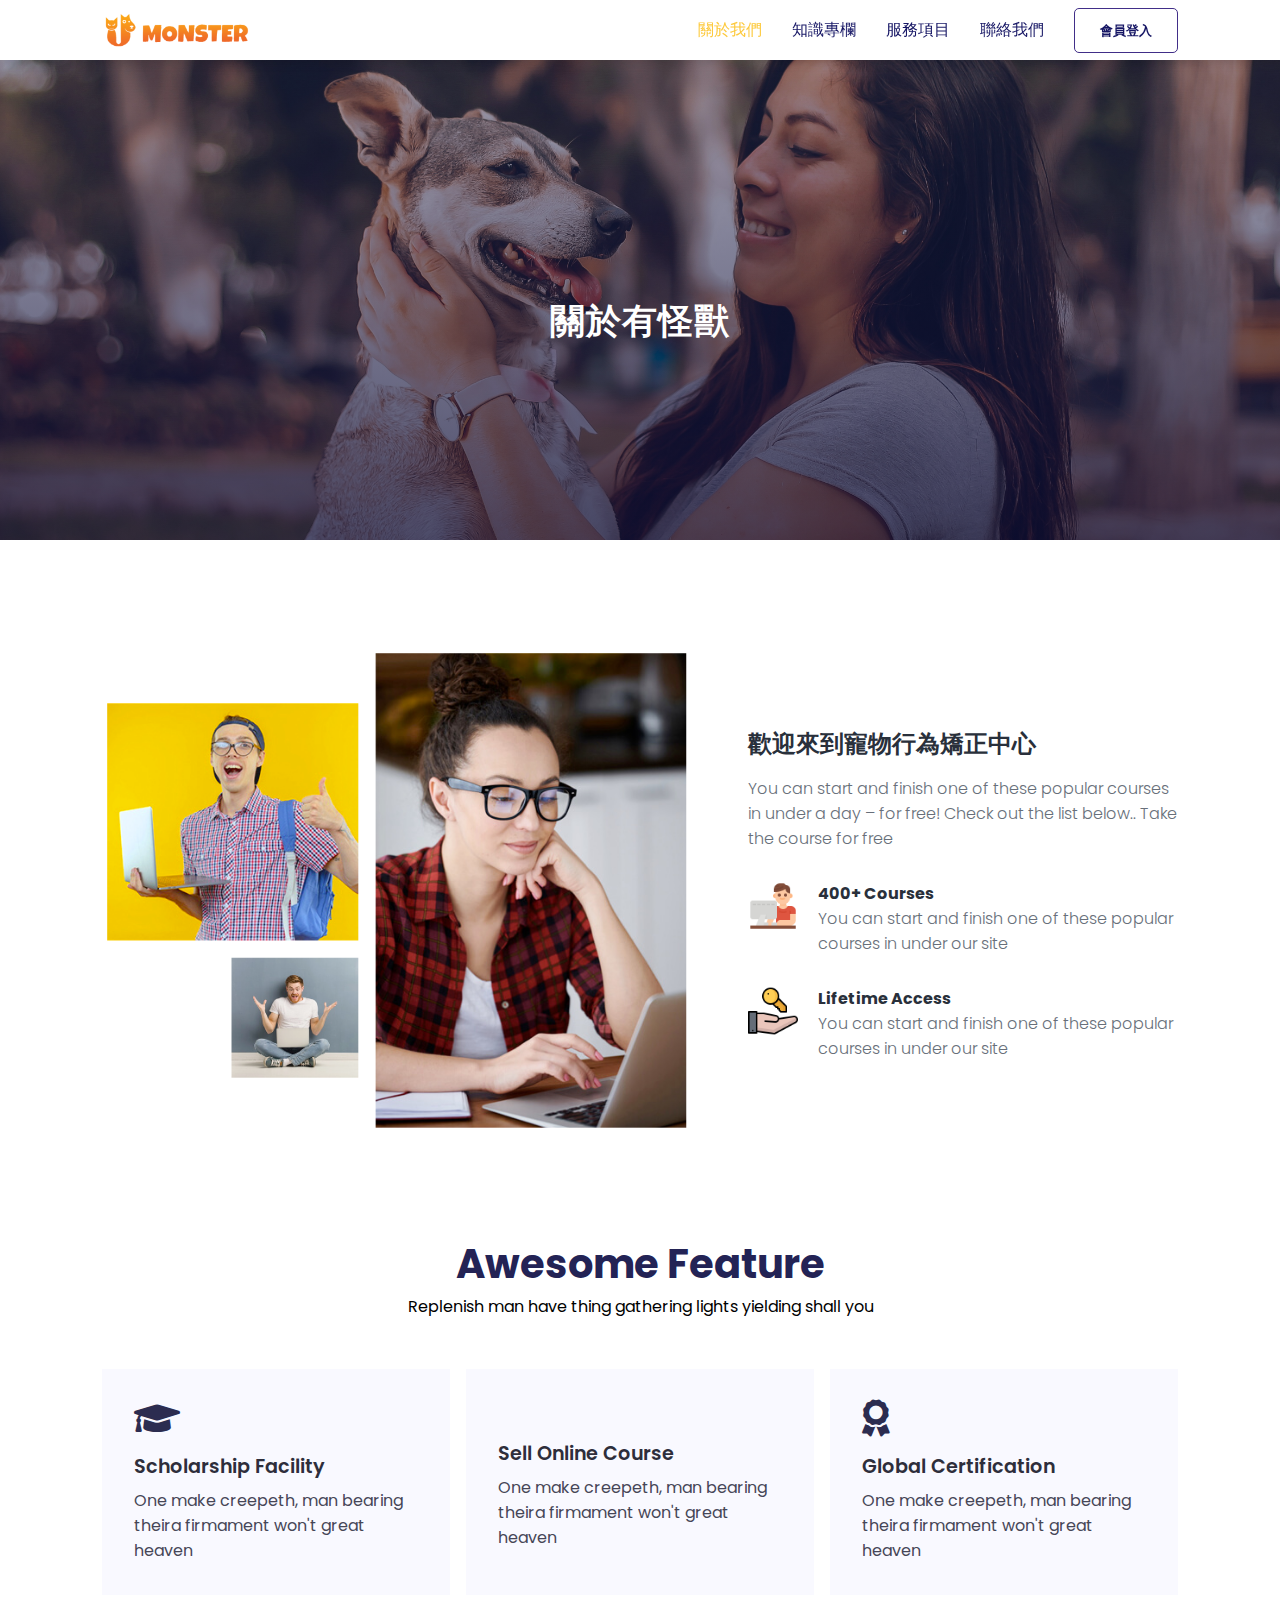
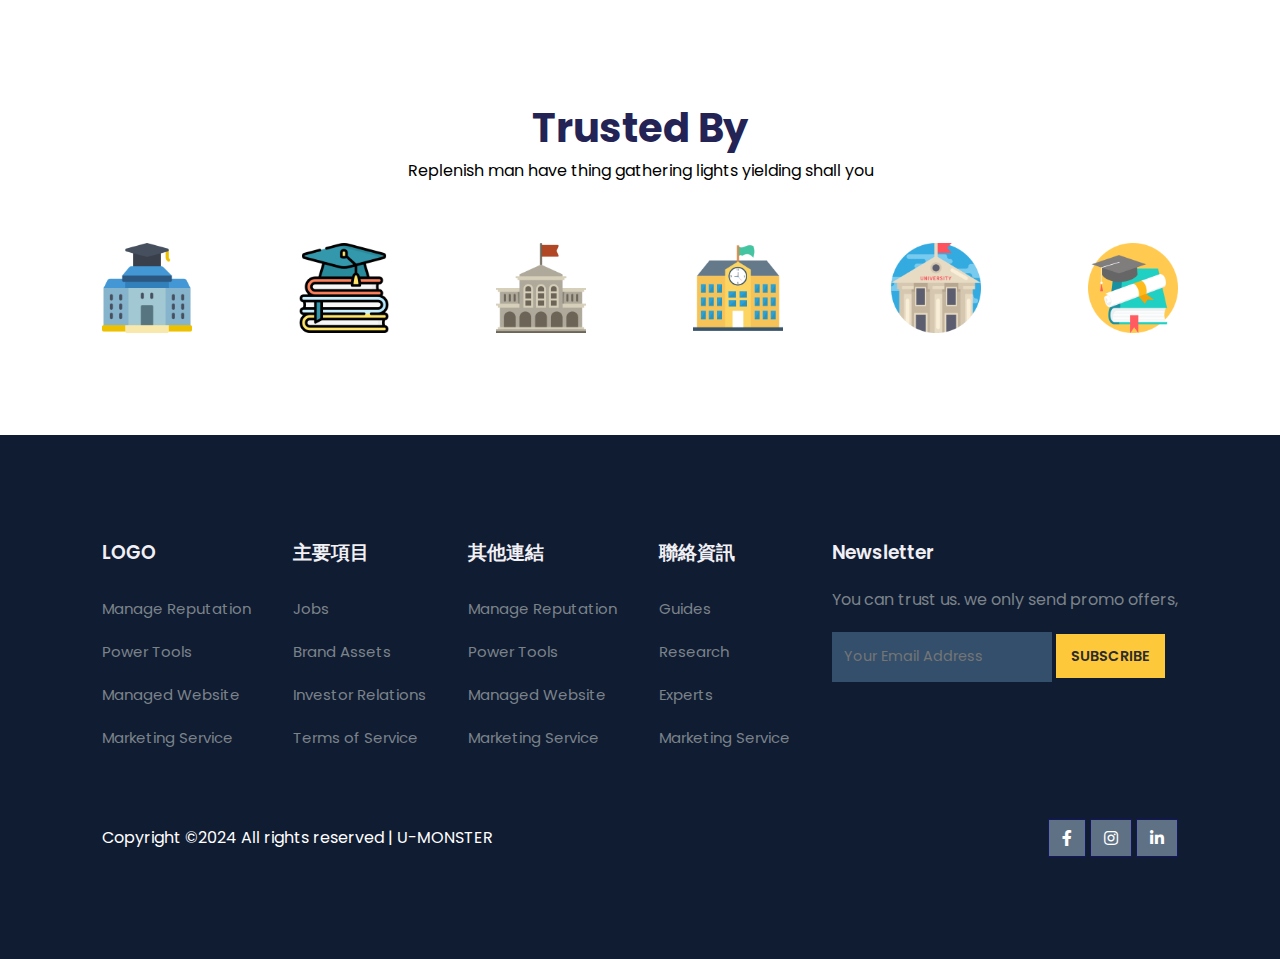
==== about.html @ ef21ac80 "version1" ====
<!DOCTYPE html>
<html lang="en">

<head>
    <meta charset="UTF-8">
    <meta http-equiv="X-UA-Compatible" content="IE=edge">
    <meta name="viewport" content="width=device-width, initial-scale=1.0">
    <title>Document</title>
    <link rel="stylesheet" href="https://pro.fontawesome.com/releases/v5.10.0/css/all.css" />

    <link rel="stylesheet" href="style.css">
    <script src="https://code.jquery.com/jquery-3.6.0.min.js" integrity="sha256-/xUj+3OJU5yExlq6GSYGSHk7tPXikynS7ogEvDej/m4=" crossorigin="anonymous"></script>
</head>

<body>

    <nav>
        <img onclick="window.location.href='index.html'" src="images/logo_d.png" alt="">
        <div class="navigation">
            <ul>
                <i id="menu-close" class="fas fa-times"></i>
                <li><a href="#" class="active">關於我們</a></li>
                <li><a href="blog.html">知識專欄</a></li>
                <li><a href="course.html">服務項目</a></li>
                <li><a href="contact.html">聯絡我們</a></li>
                <li><a class="blue" href="join.html">會員登入</a></li>
            </ul>
            <img id="menu-btn" src="images/menu.png" alt="">
        </div>
    </nav>

    <section id="about-home">
        <h2>關於有怪獸</h2>
    </section>

    <section id="about-container">
        <div class="about-img">
            <img src="images/a.png" alt="">
        </div>

        <div class="about-text">
            <h2>歡迎來到寵物行為矯正中心</h2>
            <p>You can start and finish one of these popular courses in under a day – for free! Check out the list below.. Take the course for free</p>

            <div class="about-fe">
                <img src="images/fe1.png" alt="">
                <div class="fe-text">
                    <h5>400+ Courses</h5>
                    <p>You can start and finish one of these popular courses in under our site</p>
                </div>
            </div>
            <div class="about-fe">
                <img src="images/fe2.png" alt="">
                <div class="fe-text">
                    <h5>Lifetime Access</h5>
                    <p>You can start and finish one of these popular courses in under our site</p>
                </div>
            </div>

        </div>
    </section>

    <section id="features">
        <h1>Awesome Feature</h1>
        <p>Replenish man have thing gathering lights yielding shall you</p>
        <div class="fea-base">
            <div class="fea-box">
                <i class="fas fa-graduation-cap"></i>
                <h3>Scholarship Facility</h3>
                <p>One make creepeth, man bearing theira firmament won't great heaven</p>
            </div>

            <div class="fea-box">
                <i class="fas fa-file-certificate"></i>
                <h3>Sell Online Course</h3>
                <p>One make creepeth, man bearing theira firmament won't great heaven</p>
            </div>

            <div class="fea-box">
                <i class="fas fa-award"></i>
                <h3>Global Certification</h3>
                <p>One make creepeth, man bearing theira firmament won't great heaven</p>
            </div>
        </div>
    </section>

    <section id="trust">
        <h1>Trusted By</h1>
        <p>Replenish man have thing gathering lights yielding shall you</p>
        <div class="trust-images">
            <img src="images/trust (1).png" alt="">
            <img src="images/trust (2).png" alt="">
            <img src="images/trust (3).png" alt="">
            <img src="images/trust (4).png" alt="">
            <img src="images/trust (5).png" alt="">
            <img src="images/trust (6).png" alt="">
        </div>
    </section>

    <footer>
        <div class="footer-col">
            <h3>LOGO</h3>
            <li>Manage Reputation</li>
            <li>Power Tools</li>
            <li>Managed Website</li>
            <li>Marketing Service</li>
        </div>
        <div class="footer-col">
            <h3>主要項目</h3>
            <li>Jobs</li>
            <li>Brand Assets</li>
            <li>Investor Relations</li>
            <li>Terms of Service</li>
        </div>
        <div class="footer-col">
            <h3>其他連結</h3>
            <li>Manage Reputation</li>
            <li>Power Tools</li>
            <li>Managed Website</li>
            <li>Marketing Service</li>
        </div>
        <div class="footer-col">
            <h3>聯絡資訊</h3>
            <li>Guides</li>
            <li>Research</li>
            <li>Experts</li>
            <li>Marketing Service</li>
        </div>
        <div class="footer-col">
            <h3>Newsletter</h3>
            <p>You can trust us. we only send promo offers,</p>
            <div class="subscribe">
                <input type="text" name="" placeholder="Your Email Address" id="">
                <a class="yellow" href="#">SUBSCRIBE</a>
            </div>
        </div>
        <div class="copyright">
            <p>Copyright ©2024 All rights reserved | U-MONSTER</p>
            <div class="pro-link">
                <i class="fab fa-facebook-f"></i>
                <i class="fab fa-instagram"></i>
                <i class="fab fa-linkedin-in"></i>
            </div>
        </div>
    </footer>

    <script>
        $("#menu-btn").click(function() {
            $("nav .navigation ul").addClass("active");
        });
        $("#menu-close").click(function() {
            $("nav .navigation ul").removeClass("active");
        });
    </script>

</body>

</html>
---- style.css ----
@import url('https://fonts.googleapis.com/css2?family=Poppins:wght@100;200;300;400;500;600;700;800;900&display=swap');
* {
    margin: 0;
    padding: 0;
    box-sizing: border-box;
    font-family: 'Poppins', sans-serif;
}

body {
    font-family: 'Poppins', sans-serif;
    /* background-image: url("images/back9.jpg");
    background-size: 100%;
    background-position: center;
    background-repeat: no-repeat; */
    /* width: 100%;
    height: 100vh; */
}

h1 {
    font-size: 2.5rem;
    font-weight: 700;
    color: rgb(35, 35, 85);
}

span {
    font-size: .9rem;
    color: #757373;
}

h6 {
    font-size: 1.1rem;
    color: rgb(24, 24, 49);
}

nav {
    position: fixed;
    width: 100%;
    display: flex;
    flex-direction: row;
    justify-content: space-between;
    align-items: center;
    padding: 1vw 8vw;
    background: #fff;
    box-shadow: 2px 2px 10px rgba(0, 0, 0, 0.15);
    z-index: 999;
}

nav img {
    width: 150px;
    cursor: pointer;
}

nav .navigation {
    display: flex;
}

nav .navigation ul {
    display: flex;
    justify-content: flex-end;
    align-items: center;
}

nav .navigation ul li {
    list-style: none;
    margin-left: 30px;
}

nav .navigation ul li a {
    text-decoration: none;
    color: rgb(21, 21, 100);
    font-size: 16px;
    font-weight: 500;
    transition: 0.3s ease;
}

nav .navigation ul li a:hover,
nav .navigation ul li a.active {
    color: #FDC93B;
}

nav .navigation ul li a.blue {
    font-size: 0.8rem;
    padding: 13px 25px;
    border-radius: 5px;
    outline: none;
    border: none;
    font-weight: 600;
    cursor: pointer;
    color: rgb(21, 21, 100);
    border: 1px solid #412e88;
    /* background: rgb(50, 50, 136); */
}

nav .navigation ul li a.blue:hover {
    box-shadow: 2px 2px 11px rgba(0, 0, 0, 0.1);
}

#menu-btn {
    width: 30px;
    height: 30px;
    display: none;
}

#menu-btn img {
    width: 100%;
    height: 100%;
    background-size: cover;
    background-position: center;
}

#menu-close {
    display: none;
}

#home {
    background-image: linear-gradient(rgba(9, 5, 54, 0.3), rgba(5, 4, 46, 0.7)), url("images/bg-2.jpg");
    background-repeat: no-repeat;
    background-size: cover;
    background-position: center;
    display: flex;
    flex-direction: column;
    justify-content: center;
    align-items: center;
    text-align: center;
    padding-top: 40px;
    width: 100%;
    height: 100vh;
}

#home h2 {
    color: #fff;
    font-size: 2.6rem;
    letter-spacing: 1px;
}

#home p {
    width: 50%;
    color: #fff;
    font-size: 0.9rem;
    line-height: 25px;
}

#home .btn {
    margin-top: 30px;
}

#home a {
    text-decoration: none;
    font-size: 0.9rem;
    padding: 13px 35px;
    background: #fff;
    border-radius: 5px;
    font-weight: 600;
    transition: 0.3s ease;
}

#home a.blue {
    text-decoration: none;
    font-size: 0.9rem;
    color: #fff;
    background: rgb(21, 21, 100);
}

#home a.blue:hover {
    background: #f7f3e9;
    color: rgb(21, 21, 100);
}

#home a.yellow {
    text-decoration: none;
    font-size: 0.9rem;
    color: #fff;
    background: #FDC93B;
}

#home a.yellow:hover {
    background: #f7f3e9;
    color: rgb(21, 21, 100);
}

#features {
    padding: 5vw 8vw 0 8vw;
    text-align: center;
}

#features .fea-base {
    display: grid;
    grid-template-columns: repeat(auto-fit, minmax(320px, 1fr));
    grid-gap: 1rem;
    margin-top: 50px;
}

#features .fea-box {
    background: #F9F9FF;
    padding: 2rem;
    text-align: start;
}

#features .fea-box i {
    font-size: 2.3rem;
    color: rgb(44, 44, 80);
}

#features .fea-box h3 {
    font-size: 1.2rem;
    font-weight: 600;
    color: rgb(46, 46, 59);
    padding: 13px 0 7px 0;
}

#features .fea-box p {
    font-size: 1rem;
    font-weight: 400;
    color: rgb(70, 70, 87);
}

#course {
    padding: 8vw 8vw 0 8vw;
    text-align: center;
}

#course .course-box {
    display: grid;
    grid-template-columns: repeat(auto-fit, minmax(320px, 1fr));
    grid-gap: 1rem;
    margin-top: 50px;
}

#course .course-box .courses {
    text-align: start;
    position: relative;
    background: #F9F9FF;
    height: 100%;
}

#course .course-box .courses img {
    width: 100%;
    height: 60%;
    background-size: cover;
    background-position: center;
}

#course .course-box .courses .details {
    padding: 15px 15px 0 15px;
}

#course .course-box .courses .details i {
    color: #FDC93B;
    font-size: .9rem;
}

#course .course-box .courses .cost {
    background-color: rgb(74, 74, 136);
    color: #fff;
    line-height: 70px;
    width: 70px;
    height: 70px;
    text-align: center;
    border-radius: 50%;
    position: absolute;
    bottom: 100px;
    right: 15px;
}


/* Registration */

#registration {
    margin-top: 8vw;
    padding: 6vw 8vw 6vw 8vw;
    background-image: linear-gradient(rgba(99, 112, 168, 0.5), rgba(81, 91, 233, 0.5)), url("images/signup.jpg");
    width: 100%;
    height: 100%;
    background-size: cover;
    background-position: center;
    display: flex;
    justify-content: space-between;
    align-items: center;
}

#registration .reminder {
    color: #fff;
}

#registration .reminder h1 {
    color: #fff;
}

#registration .reminder .time {
    display: flex;
    margin-top: 40px;
}

#registration .reminder .time .date {
    text-align: center;
    border-radius: 5px;
    border: 2px solid #fff;
    padding: 13px 33px;
    margin: 0 5px 10px 5px;
    background: rgba( 255, 255, 255, 0.25);
    box-shadow: 0 8px 32px 0 rgba( 31, 38, 135, 0.37);
    backdrop-filter: blur( 4px);
    -webkit-backdrop-filter: blur( 4px);
    border-radius: 10px;
    border: 1px solid rgba( 255, 255, 255, 0.18);
    font-size: 1.1rem;
    font-weight: 600;
}

#registration .form {
    background: #fff;
    border-radius: 8px;
    display: flex;
    flex-direction: column;
    padding: 40px;
    box-shadow: 0 8px 32px 0 rgba( 31, 38, 135, 0.37);
}

#registration .form input {
    margin: 15px 0;
    padding: 15px 10px;
    border: 1px solid rgb(84, 40, 241);
    outline: none;
}

#registration .form input::placeholder {
    color: #413c3c;
    font-size: 0.9rem;
    font-weight: 500;
}

#registration .btn {
    margin-top: 20px;
}

#registration a {
    text-decoration: none;
    font-size: 0.9rem;
    padding: 13px 35px;
    background: #fff;
    border-radius: 5px;
    font-weight: 600;
    transition: 0.3s ease;
}

#registration a.yellow {
    text-decoration: none;
    font-size: 0.9rem;
    color: #fff;
    background: #FDC93B;
}

#registration a.yellow:hover {
    background: #e4e0d6;
    color: rgb(21, 21, 100);
}

#experts {
    padding: 8vw 8vw 0 8vw;
    text-align: center;
}

#experts .expert-box {
    display: grid;
    grid-template-columns: repeat(auto-fit, minmax(250px, 1fr));
    grid-gap: 1rem;
    margin-top: 50px;
}

#experts .expert-box .profile {
    background: #fafaf1;
    padding: 30px 10px;
}

.pro-link {
    margin-top: 10px;
}

.pro-link i {
    padding: 10px 13px;
    border: 1px solid rgb(21, 21, 100);
    cursor: pointer;
    transition: 0.3s ease;
}

.pro-link i:hover {
    background: rgb(21, 21, 100);
    color: #fff;
    border: 1px solid rgb(21, 21, 100);
    cursor: pointer;
}

footer {
    margin-top: 8vw;
    padding: 8vw;
    /* background-color: #002347; */
    background-color: #101C32;
    /* display: grid;
    grid-template-columns: repeat(auto-fit, minmax(270px, 1fr));
    grid-gap: 1rem; */
    display: flex;
    justify-content: space-between;
    align-items: flex-start;
    flex-wrap: wrap;
}

footer .footer-col {
    padding-bottom: 40px;
}

footer h3 {
    color: rgb(241, 240, 245);
    font-weight: 600;
    padding-bottom: 20px;
}

footer li {
    list-style: none;
    color: #7b838a;
    padding: 10px 0;
    font-size: 15px;
    cursor: pointer;
    transition: 0.3s ease;
}

footer li:hover {
    color: rgb(241, 240, 245);
}

footer p {
    color: #7b838a;
}

footer .subscribe {
    margin-top: 20px;
}

footer input {
    width: 220px;
    padding: 15px 12px;
    background: #334F6C;
    border: none;
    outline: none;
    color: #fff;
}

footer input::placeholder {
    font-size: 0.9rem;
}

footer .subscribe a {
    text-decoration: none;
    font-size: 0.9rem;
    padding: 12px 15px;
    background: #fff;
    font-weight: 600;
    transition: 0.3s ease;
}

footer .subscribe a.yellow {
    text-decoration: none;
    font-size: 0.9rem;
    color: #2c2c2c;
    background: #FDC93B;
}

footer .subscribe a.yellow:hover {
    background: #f7f3e9;
    color: rgb(21, 21, 100);
}

footer .copyright {
    margin-top: 20px;
    display: flex;
    justify-content: space-between;
    align-items: center;
    width: 100%;
    flex-wrap: wrap;
}

footer .copyright p {
    color: #fff;
}

footer .pro-link {
    margin-top: 0;
}

footer .pro-link i {
    background: #5f7185;
    color: #fff;
}

footer .pro-link i:hover {
    background: #FDC93B;
    color: #2c2c2c;
}


/* About Section */

#about-home {
    background-image: linear-gradient(rgba(9, 5, 54, 0.3), rgba(5, 4, 46, 0.7)), url("images/a_1.jpg");
    background-repeat: no-repeat;
    background-size: cover;
    background-position: center;
    display: flex;
    justify-content: center;
    align-items: center;
    text-align: center;
    width: 100%;
    height: 60vh;
    padding-top: 100px;
}

#about-home h2 {
    color: #fff;
    font-size: 2.2rem;
    letter-spacing: 1px;
}

#about-container {
    display: flex;
    align-items: center;
    padding: 8vw 8vw 2vw 8vw;
}

#about-container .about-img {
    width: 60%;
    padding-right: 60px;
}

#about-container .about-img img {
    width: 100%;
}

#about-container .about-text {
    width: 40%;
}

#about-container .about-text h2 {
    color: #29303B;
    padding-bottom: 15px;
}

#about-container .about-text p {
    color: #686F7A;
    font-weight: 300;
}

#about-container .about-text .about-fe {
    display: flex;
    justify-content: space-between;
    align-items: flex-start;
    margin-top: 30px;
}

#about-container .about-text .about-fe img {
    width: 50px;
    background-size: cover;
    background-position: center;
    margin-right: 20px;
}

#about-container .about-text .about-fe .fe-text {
    width: 90%;
}

#about-container .about-text .about-fe .fe-text h5 {
    font-size: 16px;
    color: #29303B;
}

#trust {
    text-align: center;
    padding: 8vw 8vw 0 8vw;
}

#trust .trust-images {
    display: flex;
    flex-direction: row;
    justify-content: space-between;
    align-items: center;
    margin-top: 60px;
}

#trust .trust-images img {
    width: 90px;
    height: auto;
}


/* Blog Section */

#blog-container {
    display: flex;
    align-items: flex-start;
    justify-content: space-between;
    padding: 8vw;
}

#blog-container .blogs {
    width: 60%;
}

#blog-container .blogs .post {
    padding-bottom: 60px;
}

#blog-container .blogs .post img {
    width: 100%;
    border-radius: 19px;
}

#blog-container .blogs .post h3 {
    padding: 15px 0 10px 0;
    color: #29303B;
}

#blog-container .blogs .post p {
    color: #757373;
    padding-bottom: 20px;
    text-align: justify;
}

#blog-container .blogs .post a {
    text-decoration: none;
    font-size: 0.9rem;
    padding: 13px 35px;
    background: #fff;
    border-radius: 5px;
    font-weight: 600;
    transition: 0.3s ease;
}

#blog-container .blogs .post a.blue {
    text-decoration: none;
    font-size: 0.9rem;
    color: #fff;
    background: rgb(21, 21, 100);
}

#blog-container .cate {
    width: 30%;
}

#blog-container .cate h2 {
    padding-bottom: 7px;
}

#blog-container .cate a {
    text-decoration: none;
    color: #757373;
}

#blog-container .cate p {
    padding: 10px 0;
    font-weight: 500;
}


/* Post Section */

#blog-container .postpage {
    width: 60%;
    margin: 0 auto;
}

#blog-container .postpage img {
    width: 100%;
    height: 70vh;
    object-fit: cover;
}

#blog-container .postpage p {
    padding-bottom: 60px !important;
    text-align: justify;
}


/* Course Inner */

#course-inner {
    display: flex;
    justify-content: space-between;
    align-items: flex-start;
    padding: 8vw;
}

#course-inner .overview {
    width: 70%;
}

#course-inner .overview .course-img {
    width: 100%;
    height: 65vh;
    object-fit: cover;
    border-radius: 12px;
    margin-bottom: 20px;
}

#course-inner h3 {
    padding: 35px 0 25px 0;
    color: #29303B;
}

#course-inner p {
    color: #64626e;
}

#course-inner hr {
    height: 1px;
    background: rgba(236, 226, 229, 0.5);
    margin-top: 40px;
}

#course-inner .overview .course-head {
    display: flex;
    align-items: flex-start;
    justify-content: space-between;
}

#course-inner .overview .course-head .c-name {
    width: 70%;
}

#course-inner .overview .course-head h2 {
    color: #29303B;
}

#course-inner .overview .course-head .star {
    margin: 6px 0;
}

#course-inner .overview .course-head i {
    color: #FDC93B;
    font-size: .9rem;
}

#course-inner .overview .course-head p {
    font-size: 15px;
}

#course-inner .overview .course-head span {
    padding: 16px 22px 13px;
    border-radius: 5px;
    font-size: 24px;
    font-weight: 700;
    color: #5838fc;
    background: rgba(88, 56, 252, 0.1);
}

#course-inner .learn p {
    font-size: 15px;
    padding-bottom: 15px;
}

#course-inner .learn p i {
    color: #654ce4;
    font-weight: 700;
    margin-right: 20px;
}

#course-inner .tutor {
    display: flex;
    /* margin: 25px 0; */
}

#course-inner .tutor img {
    width: 70px;
    height: 70px;
    border-radius: 50%;
    margin-right: 20px;
}

#course-inner .tutor h5 {
    font-size: 16px;
}

#course-inner .tutor p {
    font-size: 15px;
}

#course-inner .enroll {
    width: 300px;
    padding: 0px 30px 30px 30px;
    border-radius: 11px;
    box-shadow: 0px 20px 40px 0px rgb(11 2 55 / 8%);
}

#course-inner .enroll h3 {
    padding-bottom: 10px;
}

#course-inner .enroll p {
    font-size: 15px;
    color: #64626e;
    margin: 15px 0;
}

#course-inner .enroll p i {
    color: #654ce4;
    font-weight: 500;
    width: 16px;
    height: 16px;
    line-height: 16px;
    margin-right: 18px;
    text-align: center;
}

#course-inner .enroll-btn {
    padding: 25px 0 20px 0;
    margin: auto;
    text-align: center;
}

#course-inner .enroll-btn a.blue {
    text-decoration: none;
    width: 300px;
    font-size: 0.8rem;
    padding: 13px 45px;
    border-radius: 5px;
    font-weight: 600;
    /* color: rgb(21, 21, 100); */
    color: #fff;
    border: 1px solid #412e88;
    background: rgb(50, 50, 136);
}


/* Contact */

#contact {
    display: flex;
    align-items: flex-start;
    justify-content: space-between;
    padding: 8vw;
}

#contact .getin {
    width: 350px;
}

#contact .getin h2 {
    font-size: 30px;
    color: #2c234d;
    font-weight: 800;
    line-height: .8;
    margin-bottom: 16px;
}

#contact .getin p {
    color: #686875;
    line-height: 24px;
    border-bottom: 1px solid #e5e4ed;
    margin-bottom: 33px;
    padding-bottom: 25px;
}

#contact .getin .getin-details h3 {
    font-size: 16px;
    line-height: 26px;
    font-weight: 600;
    margin-bottom: 15px;
    color: #2c234d;
}

#contact .getin .getin-details div {
    display: flex;
}

#contact .getin .getin-details .get {
    font-size: 16px;
    line-height: 22px;
    color: #5838fc;
    margin-right: 20px;
}

#contact .getin .getin-details div p {
    font-size: 14px;
    border-bottom: none;
    line-height: 22px;
    margin-bottom: 15px;
}

#contact .getin .getin-details .pro-link i {
    margin-right: 8px;
}

#contact .form {
    width: 60%;
    background: #f7f6fa;
    padding: 40px;
    border-radius: 10px;
}

#contact .form h4 {
    font-size: 24px;
    color: #2c234d;
    line-height: 30px;
    margin-bottom: 8px;
}

#contact .form p {
    color: #686875;
    line-height: 24px;
    padding-bottom: 25px;
}

#contact .form .form-row {
    width: 100%;
    display: flex;
    justify-content: space-between;
}

#contact .form .form-row input {
    width: 48%;
    font-size: 14px;
    font-weight: 400;
    border-radius: 3px;
    border: none;
    background: #fff;
    color: #7e7c87;
    outline: none;
    border: 1px solid transparent;
    padding: 20px 30px;
    margin-bottom: 20px;
}

#contact .form .form-col input,
#contact .form .form-col textarea {
    width: 100%;
    font-size: 14px;
    font-weight: 400;
    border-radius: 3px;
    border: none;
    background: #fff;
    color: #7e7c87;
    outline: none;
    border: 1px solid transparent;
    padding: 20px 30px;
    margin-bottom: 20px;
}

#contact .form button {
    font-size: 0.9rem;
    padding: 13px 25px;
    background: #fff;
    border-radius: 5px;
    outline: none;
    border: none;
    font-weight: 600;
    cursor: pointer;
    color: #fff;
    background: rgb(21, 21, 100);
}

#map {
    width: 100%;
    height: 70vh;
}

#map iframe {
    width: 100%;
    height: 100%;
}

@media (max-width:769px) {
    nav {
        padding: 15px 20px;
    }
    nav img {
        width: 130px;
    }
    nav .navigation ul {
        width: 230px;
        height: 100vh;
        position: absolute;
        top: 0;
        right: -230px;
        display: flex;
        flex-direction: column;
        justify-content: flex-start;
        align-items: flex-start;
        background: rgba( 17, 20, 104, 0.45);
        backdrop-filter: blur( 4.5px);
        -webkit-backdrop-filter: blur( 4.5px);
        border: 1px solid rgba( 255, 255, 255, 0.18);
        z-index: 99999;
        transition: 0.3s ease-in-out;
    }
    nav .navigation ul.active {
        right: 0px;
    }
    #menu-close {
        display: initial;
        font-size: 1.6rem;
        padding: 30px 0px 20px 20px;
        color: #fff;
    }
    nav .navigation ul li {
        padding: 20px 0px 20px 40px;
        margin-left: 0;
    }
    nav .navigation ul li a {
        color: #fff;
    }
    nav .navigation ul li a.blue {
        color: #fff;
        border: 1px solid #fff;
    }
    #menu-btn {
        display: initial;
    }
    #home {
        padding-top: 0px;
        width: 100%;
        height: 100vh;
    }
    #home h2 {
        font-size: 2.1rem;
        line-height: 45px;
    }
    #home p {
        width: 90%;
        color: #fff;
        font-size: 0.9rem;
        line-height: 25px;
    }
    #features {
        padding: 8vw 4vw 0 4vw;
    }
    #course {
        padding: 8vw 4vw 0 4vw;
    }
    #registration {
        margin-top: 8vw;
        padding: 6vw 4vw;
    }
    #registration .reminder .time {
        display: flex;
        flex-wrap: wrap;
    }
    footer .pro-link {
        margin-top: 15px;
    }
    /* About Section */
    #about-container {
        padding: 8vw 4vw 2vw 4vw;
    }
    #about-container .about-img {
        padding-right: 30px;
    }
    #trust .trust-images img {
        width: 50px;
        height: auto;
    }
    /* Blog Section */
    #blog-container {
        padding: 8vw 4vw;
    }
    /* Post Section */
    #blog-container .postpage {
        width: 100%;
        margin-top: 30px;
    }
    #blog-container .postpage img {
        width: 100%;
        height: 50vh;
        object-fit: cover;
    }
    /* Course Inner */
    #course-inner {
        padding: 8vw 4vw;
        flex-direction: column;
    }
    #course-inner .overview {
        width: 100%;
        padding-bottom: 30px;
    }
    #course-inner .overview .course-img {
        width: 100%;
        height: 100%;
    }
    /* Contact */
    #contact {
        padding: 8vw 4vw;
    }
    #contact .getin {
        width: 250px;
    }
}

@media (max-width: 475px) {
    h1 {
        font-size: 2rem;
    }
    #registration {
        margin-top: 8vw;
        padding: 6vw 4vw 6vw 4vw;
        display: flex;
        flex-direction: column;
        justify-content: center;
        align-items: center;
        text-align: center;
    }
    #registration .reminder .time {
        margin-top: 20px;
        justify-content: center;
        align-items: center;
    }
    #registration .form {
        margin-top: 20px;
        width: 100%;
    }
    footer input {
        width: 100%;
        margin-bottom: 15px;
    }
    /* About Section */
    #about-container {
        flex-direction: column-reverse;
    }
    #about-container .about-img {
        width: 100%;
        padding-right: 0px;
    }
    #about-container .about-text {
        width: 100%;
        padding-bottom: 20px;
    }
    #trust {
        text-align: center;
        padding: 8vw 4vw 0 4vw;
    }
    #trust .trust-images {
        display: flex;
        flex-direction: row;
        justify-content: center;
        align-items: center;
        flex-wrap: wrap;
        margin-top: 40px;
    }
    #trust .trust-images img {
        width: 60px;
        margin: 10px 15px;
        height: auto;
    }
    /* Blog Section */
    #blog-container {
        flex-direction: column;
    }
    #blog-container .blogs {
        width: 100%;
    }
    #blog-container .cate {
        width: 100%;
    }
    #blog-container .postpage {
        width: 100%;
        margin-top: 70px;
    }
    /* Course_inner */
    #course-inner .overview .course-head h2 {
        font-size: 22px;
    }
    #course-inner .overview .course-head span {
        font-size: 22px;
    }
    #course-inner .enroll {
        width: 100%;
    }
    /* contact */
    #contact {
        flex-direction: column;
        justify-content: center;
    }
    #contact .form {
        width: 100%;
        padding: 30px 20px;
    }
    #contact .form .form-row {
        flex-direction: column-reverse;
        justify-content: flex-start;
    }
    #contact .form .form-row input {
        width: 100%;
    }
    #contact .getin {
        width: 100%;
        margin-bottom: 60px;
    }
}
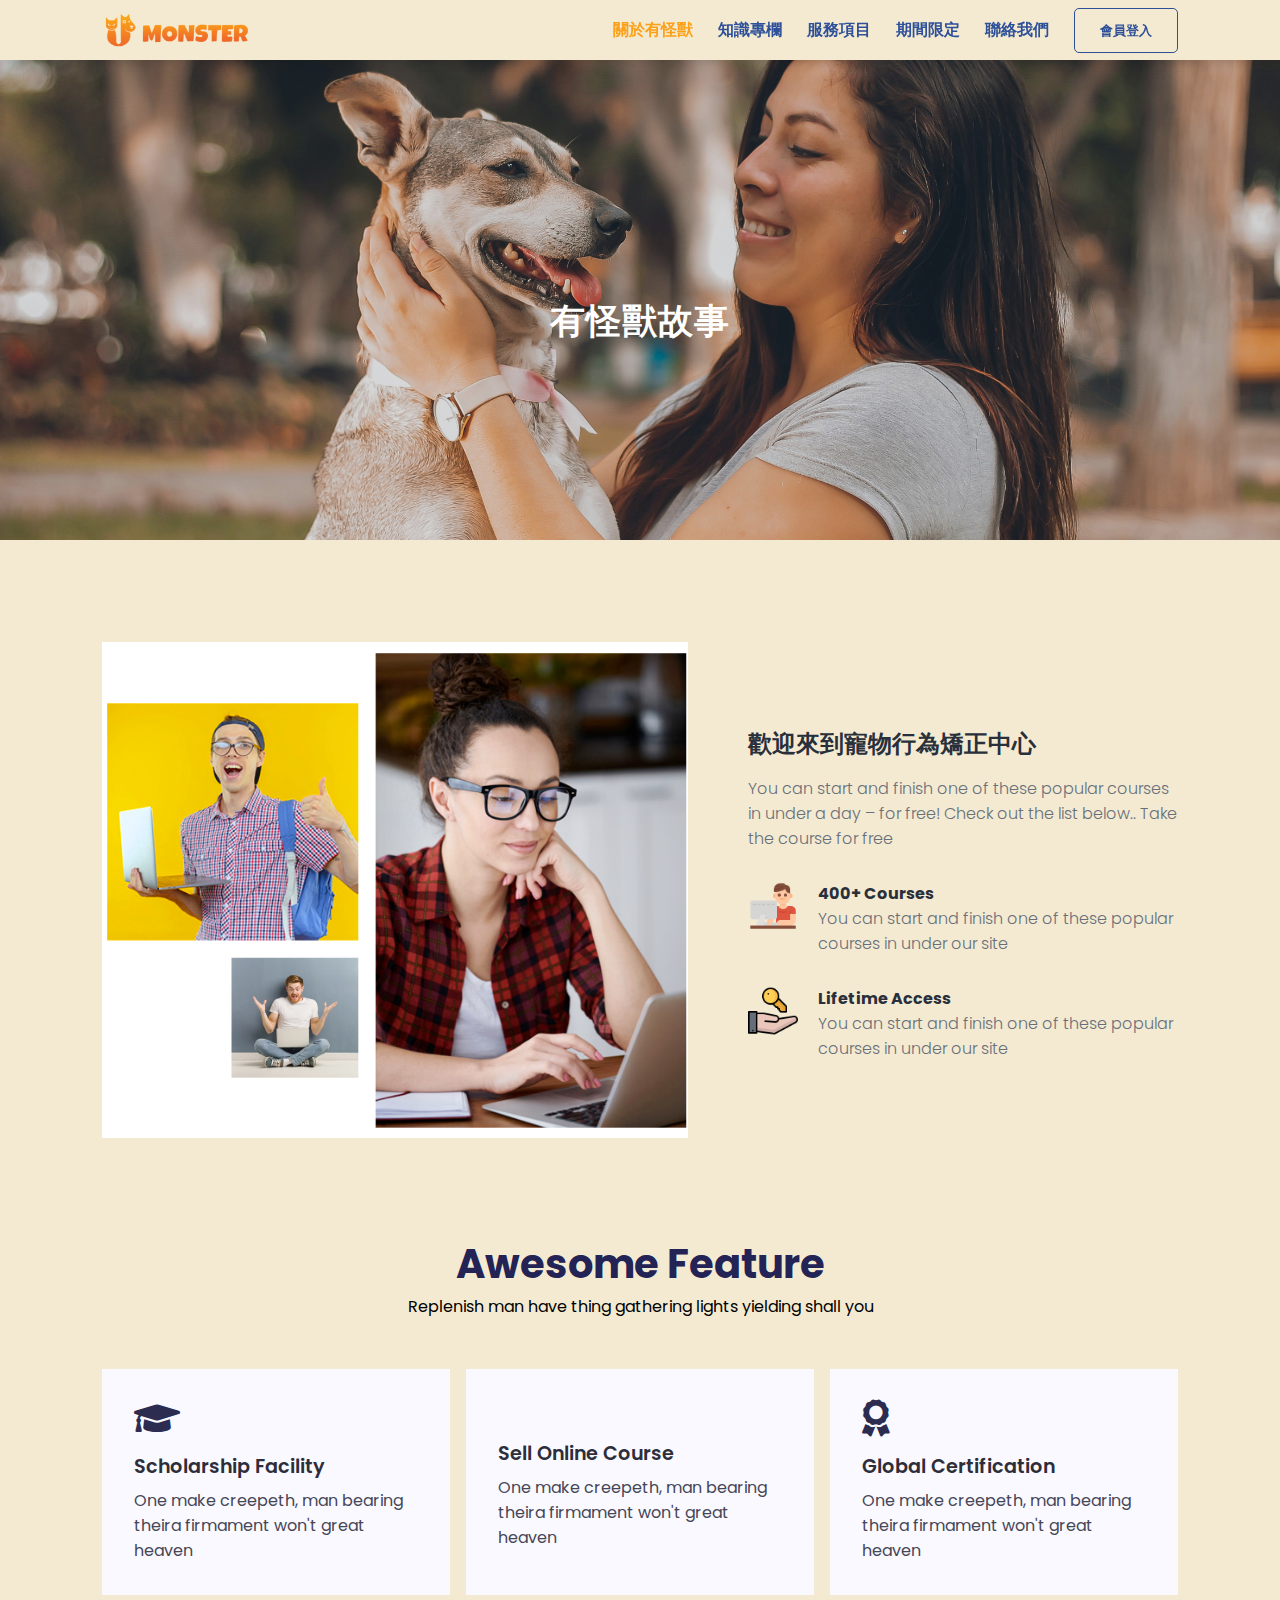
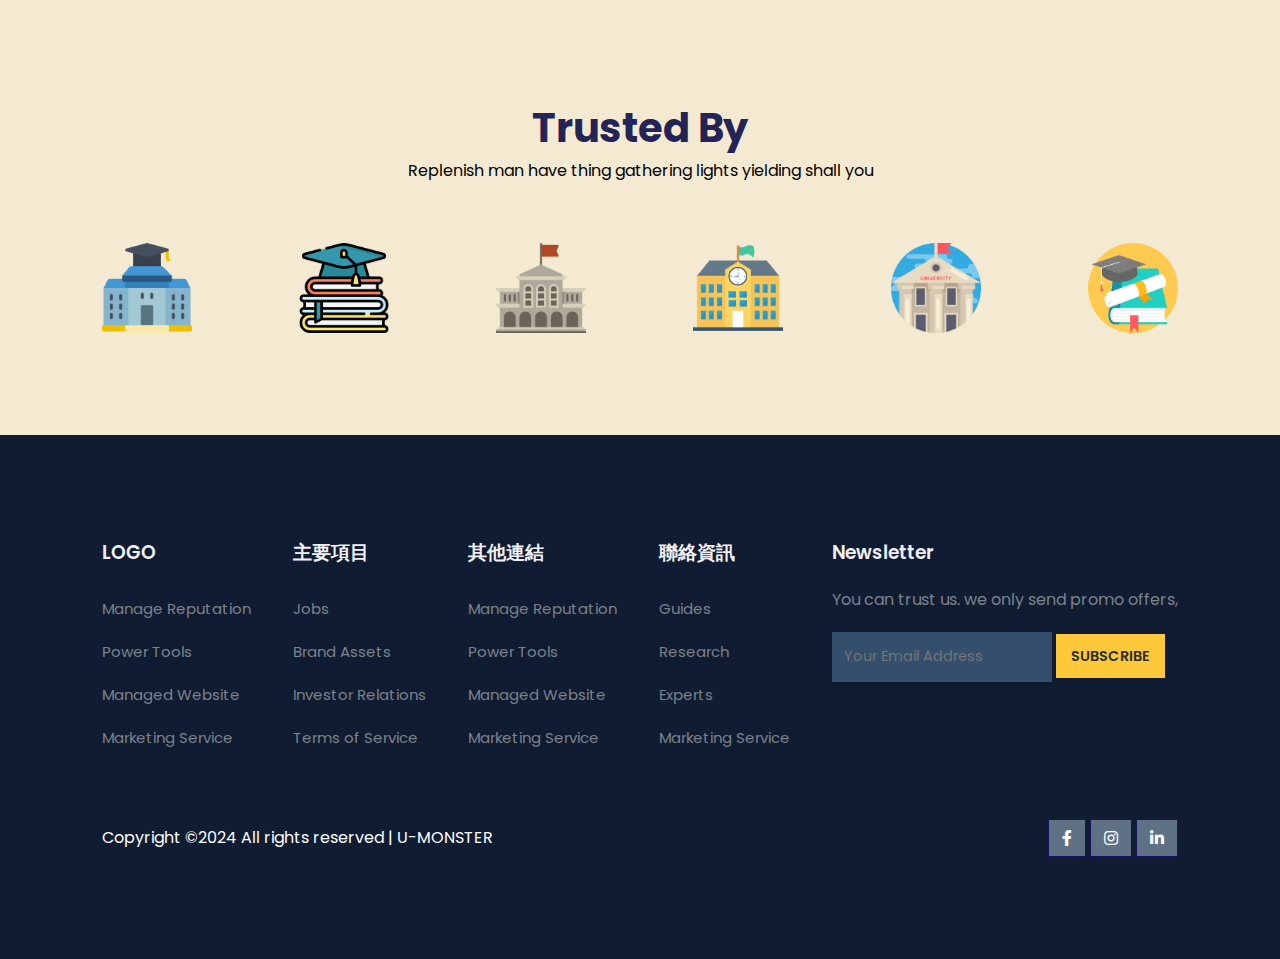
==== commit b3478bb2: "version1" ====
--- a/about.html
+++ b/about.html
@@ -1,158 +1,154 @@
 <!DOCTYPE html>
 <html lang="en">
-
-<head>
-    <meta charset="UTF-8">
-    <meta http-equiv="X-UA-Compatible" content="IE=edge">
-    <meta name="viewport" content="width=device-width, initial-scale=1.0">
+  <head>
+    <meta charset="UTF-8" />
+    <meta http-equiv="X-UA-Compatible" content="IE=edge" />
+    <meta name="viewport" content="width=device-width, initial-scale=1.0" />
     <title>Document</title>
     <link rel="stylesheet" href="https://pro.fontawesome.com/releases/v5.10.0/css/all.css" />
 
-    <link rel="stylesheet" href="style.css">
+    <link rel="stylesheet" href="style.css" />
     <script src="https://code.jquery.com/jquery-3.6.0.min.js" integrity="sha256-/xUj+3OJU5yExlq6GSYGSHk7tPXikynS7ogEvDej/m4=" crossorigin="anonymous"></script>
-</head>
+  </head>
 
-<body>
-
+  <body>
     <nav>
-        <img onclick="window.location.href='index.html'" src="images/logo_d.png" alt="">
-        <div class="navigation">
-            <ul>
-                <i id="menu-close" class="fas fa-times"></i>
-                <li><a href="#" class="active">關於我們</a></li>
-                <li><a href="blog.html">知識專欄</a></li>
-                <li><a href="course.html">服務項目</a></li>
-                <li><a href="contact.html">聯絡我們</a></li>
-                <li><a class="blue" href="join.html">會員登入</a></li>
-            </ul>
-            <img id="menu-btn" src="images/menu.png" alt="">
-        </div>
+      <img onclick="window.location.href='index.html'" src="images/logo_d.png" alt="" />
+      <div class="navigation">
+        <ul>
+          <i id="menu-close" class="fas fa-times"></i>
+          <li><a href="#" class="active">關於有怪獸</a></li>
+          <li><a href="blog.html">知識專欄</a></li>
+          <li><a href="course.html">服務項目</a></li>
+          <li><a href="#">期間限定</a></li>
+          <li><a href="contact.html">聯絡我們</a></li>
+          <li><a class="blue" href="join.html">會員登入</a></li>
+        </ul>
+        <img id="menu-btn" src="images/menu.png" alt="" />
+      </div>
     </nav>
 
     <section id="about-home">
-        <h2>關於有怪獸</h2>
+      <h2>有怪獸故事</h2>
     </section>
 
     <section id="about-container">
-        <div class="about-img">
-            <img src="images/a.png" alt="">
+      <div class="about-img">
+        <img src="images/a.png" alt="" />
+      </div>
+
+      <div class="about-text">
+        <h2>歡迎來到寵物行為矯正中心</h2>
+        <p>You can start and finish one of these popular courses in under a day – for free! Check out the list below.. Take the course for free</p>
+
+        <div class="about-fe">
+          <img src="images/fe1.png" alt="" />
+          <div class="fe-text">
+            <h5>400+ Courses</h5>
+            <p>You can start and finish one of these popular courses in under our site</p>
+          </div>
         </div>
-
-        <div class="about-text">
-            <h2>歡迎來到寵物行為矯正中心</h2>
-            <p>You can start and finish one of these popular courses in under a day – for free! Check out the list below.. Take the course for free</p>
-
-            <div class="about-fe">
-                <img src="images/fe1.png" alt="">
-                <div class="fe-text">
-                    <h5>400+ Courses</h5>
-                    <p>You can start and finish one of these popular courses in under our site</p>
-                </div>
-            </div>
-            <div class="about-fe">
-                <img src="images/fe2.png" alt="">
-                <div class="fe-text">
-                    <h5>Lifetime Access</h5>
-                    <p>You can start and finish one of these popular courses in under our site</p>
-                </div>
-            </div>
-
+        <div class="about-fe">
+          <img src="images/fe2.png" alt="" />
+          <div class="fe-text">
+            <h5>Lifetime Access</h5>
+            <p>You can start and finish one of these popular courses in under our site</p>
+          </div>
         </div>
+      </div>
     </section>
 
     <section id="features">
-        <h1>Awesome Feature</h1>
-        <p>Replenish man have thing gathering lights yielding shall you</p>
-        <div class="fea-base">
-            <div class="fea-box">
-                <i class="fas fa-graduation-cap"></i>
-                <h3>Scholarship Facility</h3>
-                <p>One make creepeth, man bearing theira firmament won't great heaven</p>
-            </div>
+      <h1>Awesome Feature</h1>
+      <p>Replenish man have thing gathering lights yielding shall you</p>
+      <div class="fea-base">
+        <div class="fea-box">
+          <i class="fas fa-graduation-cap"></i>
+          <h3>Scholarship Facility</h3>
+          <p>One make creepeth, man bearing theira firmament won't great heaven</p>
+        </div>
 
-            <div class="fea-box">
-                <i class="fas fa-file-certificate"></i>
-                <h3>Sell Online Course</h3>
-                <p>One make creepeth, man bearing theira firmament won't great heaven</p>
-            </div>
+        <div class="fea-box">
+          <i class="fas fa-file-certificate"></i>
+          <h3>Sell Online Course</h3>
+          <p>One make creepeth, man bearing theira firmament won't great heaven</p>
+        </div>
 
-            <div class="fea-box">
-                <i class="fas fa-award"></i>
-                <h3>Global Certification</h3>
-                <p>One make creepeth, man bearing theira firmament won't great heaven</p>
-            </div>
+        <div class="fea-box">
+          <i class="fas fa-award"></i>
+          <h3>Global Certification</h3>
+          <p>One make creepeth, man bearing theira firmament won't great heaven</p>
         </div>
+      </div>
     </section>
 
     <section id="trust">
-        <h1>Trusted By</h1>
-        <p>Replenish man have thing gathering lights yielding shall you</p>
-        <div class="trust-images">
-            <img src="images/trust (1).png" alt="">
-            <img src="images/trust (2).png" alt="">
-            <img src="images/trust (3).png" alt="">
-            <img src="images/trust (4).png" alt="">
-            <img src="images/trust (5).png" alt="">
-            <img src="images/trust (6).png" alt="">
-        </div>
+      <h1>Trusted By</h1>
+      <p>Replenish man have thing gathering lights yielding shall you</p>
+      <div class="trust-images">
+        <img src="images/trust (1).png" alt="" />
+        <img src="images/trust (2).png" alt="" />
+        <img src="images/trust (3).png" alt="" />
+        <img src="images/trust (4).png" alt="" />
+        <img src="images/trust (5).png" alt="" />
+        <img src="images/trust (6).png" alt="" />
+      </div>
     </section>
 
     <footer>
-        <div class="footer-col">
-            <h3>LOGO</h3>
-            <li>Manage Reputation</li>
-            <li>Power Tools</li>
-            <li>Managed Website</li>
-            <li>Marketing Service</li>
+      <div class="footer-col">
+        <h3>LOGO</h3>
+        <li>Manage Reputation</li>
+        <li>Power Tools</li>
+        <li>Managed Website</li>
+        <li>Marketing Service</li>
+      </div>
+      <div class="footer-col">
+        <h3>主要項目</h3>
+        <li>Jobs</li>
+        <li>Brand Assets</li>
+        <li>Investor Relations</li>
+        <li>Terms of Service</li>
+      </div>
+      <div class="footer-col">
+        <h3>其他連結</h3>
+        <li>Manage Reputation</li>
+        <li>Power Tools</li>
+        <li>Managed Website</li>
+        <li>Marketing Service</li>
+      </div>
+      <div class="footer-col">
+        <h3>聯絡資訊</h3>
+        <li>Guides</li>
+        <li>Research</li>
+        <li>Experts</li>
+        <li>Marketing Service</li>
+      </div>
+      <div class="footer-col">
+        <h3>Newsletter</h3>
+        <p>You can trust us. we only send promo offers,</p>
+        <div class="subscribe">
+          <input type="text" name="" placeholder="Your Email Address" id="" />
+          <a class="yellow" href="#">SUBSCRIBE</a>
         </div>
-        <div class="footer-col">
-            <h3>主要項目</h3>
-            <li>Jobs</li>
-            <li>Brand Assets</li>
-            <li>Investor Relations</li>
-            <li>Terms of Service</li>
+      </div>
+      <div class="copyright">
+        <p>Copyright ©2024 All rights reserved | U-MONSTER</p>
+        <div class="pro-link">
+          <i class="fab fa-facebook-f"></i>
+          <i class="fab fa-instagram"></i>
+          <i class="fab fa-linkedin-in"></i>
         </div>
-        <div class="footer-col">
-            <h3>其他連結</h3>
-            <li>Manage Reputation</li>
-            <li>Power Tools</li>
-            <li>Managed Website</li>
-            <li>Marketing Service</li>
-        </div>
-        <div class="footer-col">
-            <h3>聯絡資訊</h3>
-            <li>Guides</li>
-            <li>Research</li>
-            <li>Experts</li>
-            <li>Marketing Service</li>
-        </div>
-        <div class="footer-col">
-            <h3>Newsletter</h3>
-            <p>You can trust us. we only send promo offers,</p>
-            <div class="subscribe">
-                <input type="text" name="" placeholder="Your Email Address" id="">
-                <a class="yellow" href="#">SUBSCRIBE</a>
-            </div>
-        </div>
-        <div class="copyright">
-            <p>Copyright ©2024 All rights reserved | U-MONSTER</p>
-            <div class="pro-link">
-                <i class="fab fa-facebook-f"></i>
-                <i class="fab fa-instagram"></i>
-                <i class="fab fa-linkedin-in"></i>
-            </div>
-        </div>
+      </div>
     </footer>
 
     <script>
-        $("#menu-btn").click(function() {
-            $("nav .navigation ul").addClass("active");
-        });
-        $("#menu-close").click(function() {
-            $("nav .navigation ul").removeClass("active");
-        });
+      $('#menu-btn').click(function () {
+        $('nav .navigation ul').addClass('active');
+      });
+      $('#menu-close').click(function () {
+        $('nav .navigation ul').removeClass('active');
+      });
     </script>
-
-</body>
-
-</html>+  </body>
+</html>
--- a/style.css
+++ b/style.css
@@ -1,1193 +1,1262 @@
 @import url('https://fonts.googleapis.com/css2?family=Poppins:wght@100;200;300;400;500;600;700;800;900&display=swap');
 * {
-    margin: 0;
-    padding: 0;
-    box-sizing: border-box;
-    font-family: 'Poppins', sans-serif;
+  margin: 0;
+  padding: 0;
+  box-sizing: border-box;
+  font-family: 'Poppins', sans-serif;
 }
 
 body {
-    font-family: 'Poppins', sans-serif;
-    /* background-image: url("images/back9.jpg");
+  font-family: 'Poppins', sans-serif;
+  background-color: #f4ead1;
+  /* background-image: url("images/back9.jpg");
     background-size: 100%;
     background-position: center;
     background-repeat: no-repeat; */
-    /* width: 100%;
+  /* width: 100%;
     height: 100vh; */
 }
 
 h1 {
-    font-size: 2.5rem;
-    font-weight: 700;
-    color: rgb(35, 35, 85);
+  font-size: 2.5rem;
+  font-weight: 700;
+  color: rgb(35, 35, 85);
 }
 
 span {
-    font-size: .9rem;
-    color: #757373;
+  font-size: 0.9rem;
+  color: #757373;
 }
 
 h6 {
-    font-size: 1.1rem;
-    color: rgb(24, 24, 49);
+  font-size: 1.1rem;
+  color: rgb(24, 24, 49);
 }
 
 nav {
-    position: fixed;
-    width: 100%;
-    display: flex;
-    flex-direction: row;
-    justify-content: space-between;
-    align-items: center;
-    padding: 1vw 8vw;
-    background: #fff;
-    box-shadow: 2px 2px 10px rgba(0, 0, 0, 0.15);
-    z-index: 999;
+  position: fixed;
+  width: 100%;
+  display: flex;
+  flex-direction: row;
+  justify-content: space-between;
+  align-items: center;
+  padding: 1vw 8vw;
+  background: #f4ead1;
+  box-shadow: 2px 2px 10px rgba(0, 0, 0, 0.15);
+  z-index: 999;
 }
 
 nav img {
-    width: 150px;
-    cursor: pointer;
+  width: 150px;
+  cursor: pointer;
 }
 
 nav .navigation {
-    display: flex;
+  display: flex;
 }
 
 nav .navigation ul {
-    display: flex;
-    justify-content: flex-end;
-    align-items: center;
+  display: flex;
+  justify-content: flex-end;
+  align-items: center;
 }
 
 nav .navigation ul li {
-    list-style: none;
-    margin-left: 30px;
+  list-style: none;
+  margin-left: 25px;
 }
 
 nav .navigation ul li a {
-    text-decoration: none;
-    color: rgb(21, 21, 100);
-    font-size: 16px;
-    font-weight: 500;
-    transition: 0.3s ease;
+  text-decoration: none;
+  color: #2e5099;
+  font-size: 16px;
+  font-weight: 700;
+  transition: 0.3s ease;
 }
 
 nav .navigation ul li a:hover,
 nav .navigation ul li a.active {
-    color: #FDC93B;
+  color: #fca017;
 }
 
 nav .navigation ul li a.blue {
-    font-size: 0.8rem;
-    padding: 13px 25px;
-    border-radius: 5px;
-    outline: none;
-    border: none;
-    font-weight: 600;
-    cursor: pointer;
-    color: rgb(21, 21, 100);
-    border: 1px solid #412e88;
-    /* background: rgb(50, 50, 136); */
+  font-size: 0.8rem;
+  padding: 13px 25px;
+  border-radius: 5px;
+  outline: none;
+  border: none;
+  font-weight: 700;
+  cursor: pointer;
+  color: #2e5099;
+  border: 1px solid #2e5099;
+  /* background: rgb(50, 50, 136); */
 }
 
 nav .navigation ul li a.blue:hover {
-    box-shadow: 2px 2px 11px rgba(0, 0, 0, 0.1);
+  box-shadow: 2px 2px 11px rgba(0, 0, 0, 0.1);
 }
 
 #menu-btn {
-    width: 30px;
-    height: 30px;
-    display: none;
+  width: 30px;
+  height: 30px;
+  display: none;
 }
 
 #menu-btn img {
+  width: 100%;
+  height: 100%;
+  background-size: cover;
+  background-position: center;
+}
+
+#menu-close {
+  display: none;
+}
+
+#home {
+  background-image: url('images/bg-2.jpg');
+  background-color: hsla(15, 0%, 40%, 0.7);
+  background-blend-mode: overlay;
+  background-repeat: no-repeat;
+  background-size: cover;
+  background-position: center;
+  display: flex;
+  flex-direction: column;
+  justify-content: center;
+  align-items: center;
+  text-align: center;
+  padding-top: 40px;
+  width: 100%;
+  height: 100vh;
+}
+
+#home h2 {
+  color: #fff;
+  font-size: 2.6rem;
+  letter-spacing: 1px;
+}
+
+#home p {
+  width: 50%;
+  color: #fff;
+  font-size: 0.9rem;
+  line-height: 25px;
+}
+
+#home .btn {
+  margin-top: 30px;
+}
+
+#home a {
+  text-decoration: none;
+  font-size: 0.9rem;
+  padding: 13px 35px;
+  background: #fff;
+  border-radius: 5px;
+  font-weight: 600;
+  transition: 0.3s ease;
+}
+
+#home a.blue {
+  text-decoration: none;
+  font-size: 0.9rem;
+  color: #fff;
+  background: rgb(21, 21, 100);
+}
+
+#home a.blue:hover {
+  background: #f7f3e9;
+  color: rgb(21, 21, 100);
+}
+
+#home a.yellow {
+  text-decoration: none;
+  font-size: 0.9rem;
+  color: #fff;
+  background: #fdc93b;
+}
+
+#home a.yellow:hover {
+  background: #f7f3e9;
+  color: rgb(21, 21, 100);
+}
+
+#features {
+  padding: 5vw 8vw 0 8vw;
+  text-align: center;
+}
+
+#features .fea-base {
+  display: grid;
+  grid-template-columns: repeat(auto-fit, minmax(320px, 1fr));
+  grid-gap: 1rem;
+  margin-top: 50px;
+}
+
+#features .fea-box {
+  background: #f9f9ff;
+  padding: 2rem;
+  text-align: start;
+}
+
+#features .fea-box i {
+  font-size: 2.3rem;
+  color: rgb(44, 44, 80);
+}
+
+#features .fea-box h3 {
+  font-size: 1.2rem;
+  font-weight: 600;
+  color: rgb(46, 46, 59);
+  padding: 13px 0 7px 0;
+}
+
+#features .fea-box p {
+  font-size: 1rem;
+  font-weight: 400;
+  color: rgb(70, 70, 87);
+}
+
+#course {
+  padding: 8vw 8vw 0 8vw;
+  text-align: center;
+}
+
+#course .course-box {
+  display: grid;
+  grid-template-columns: repeat(auto-fit, minmax(320px, 1fr));
+  grid-gap: 1rem;
+  margin-top: 50px;
+}
+
+#course .course-box .courses {
+  text-align: start;
+  position: relative;
+  background: #f9f9ff;
+  height: 100%;
+  border-radius: 16px;
+}
+
+#course .course-box .courses img {
+  width: 100%;
+  height: 60%;
+  background-size: cover;
+  background-position: center;
+  border-radius: 16px;
+  border-bottom-left-radius: 0;
+  border-bottom-right-radius: 0;
+}
+
+#course .course-box .courses .details {
+  padding: 15px 15px 0 15px;
+}
+
+#course .course-box .courses .details i {
+  color: #fdc93b;
+  font-size: 0.9rem;
+}
+
+#course .course-box .courses .cost {
+  background-color: rgb(23, 76, 221);
+  color: #fff;
+  line-height: 70px;
+  width: 70px;
+  height: 70px;
+  text-align: center;
+  border-radius: 50%;
+  position: absolute;
+  bottom: 100px;
+  right: 15px;
+}
+
+/* Registration */
+
+#registration {
+  margin-top: 8vw;
+  padding: 6vw 8vw 6vw 8vw;
+  background-image: linear-gradient(rgba(99, 112, 168, 0.5), rgba(81, 91, 233, 0.5)), url('images/signup.jpg');
+  width: 100%;
+  height: 100%;
+  background-size: cover;
+  background-position: center;
+  display: flex;
+  justify-content: space-between;
+  align-items: center;
+}
+
+#registration .reminder {
+  color: #fff;
+}
+
+#registration .reminder h1 {
+  color: #fff;
+}
+
+#registration .reminder .time {
+  display: flex;
+  margin-top: 40px;
+}
+
+#registration .reminder .time .date {
+  text-align: center;
+  border-radius: 5px;
+  border: 2px solid #fff;
+  padding: 13px 33px;
+  margin: 0 5px 10px 5px;
+  background: rgba(255, 255, 255, 0.25);
+  box-shadow: 0 8px 32px 0 rgba(31, 38, 135, 0.37);
+  backdrop-filter: blur(4px);
+  -webkit-backdrop-filter: blur(4px);
+  border-radius: 10px;
+  border: 1px solid rgba(255, 255, 255, 0.18);
+  font-size: 1.1rem;
+  font-weight: 600;
+}
+
+#registration .form {
+  background: #fff;
+  border-radius: 8px;
+  display: flex;
+  flex-direction: column;
+  padding: 40px;
+  box-shadow: 0 8px 32px 0 rgba(31, 38, 135, 0.37);
+}
+
+#registration .form input {
+  margin: 15px 0;
+  padding: 15px 10px;
+  border: 1px solid rgb(84, 40, 241);
+  outline: none;
+}
+
+#registration .form input::placeholder {
+  color: #413c3c;
+  font-size: 0.9rem;
+  font-weight: 500;
+}
+
+#registration .btn {
+  margin-top: 20px;
+}
+
+#registration a {
+  text-decoration: none;
+  font-size: 0.9rem;
+  padding: 13px 35px;
+  background: #fff;
+  border-radius: 5px;
+  font-weight: 600;
+  transition: 0.3s ease;
+}
+
+#registration a.yellow {
+  text-decoration: none;
+  font-size: 0.9rem;
+  color: #fff;
+  background: #fdc93b;
+}
+
+#registration a.yellow:hover {
+  background: #e4e0d6;
+  color: rgb(21, 21, 100);
+}
+
+#experts {
+  padding: 8vw 8vw 0 8vw;
+  text-align: center;
+}
+
+#experts .expert-box {
+  display: grid;
+  grid-template-columns: repeat(auto-fit, minmax(250px, 1fr));
+  grid-gap: 1rem;
+  margin-top: 50px;
+}
+
+#experts .expert-box .profile {
+  background: #fafaf1;
+  padding: 30px 10px;
+}
+
+.pro-link {
+  margin-top: 10px;
+}
+
+.pro-link i {
+  padding: 10px 13px;
+  border: 1px solid rgb(21, 21, 100);
+  cursor: pointer;
+  transition: 0.3s ease;
+}
+
+.pro-link i:hover {
+  background: rgb(21, 21, 100);
+  color: #fff;
+  border: 1px solid rgb(21, 21, 100);
+  cursor: pointer;
+}
+
+footer {
+  margin-top: 8vw;
+  padding: 8vw;
+  /* background-color: #002347; */
+  background-color: #101c32;
+  /* display: grid;
+    grid-template-columns: repeat(auto-fit, minmax(270px, 1fr));
+    grid-gap: 1rem; */
+  display: flex;
+  justify-content: space-between;
+  align-items: flex-start;
+  flex-wrap: wrap;
+}
+
+footer .footer-col {
+  padding-bottom: 40px;
+}
+
+footer h3 {
+  color: rgb(241, 240, 245);
+  font-weight: 600;
+  padding-bottom: 20px;
+}
+
+footer li {
+  list-style: none;
+  color: #7b838a;
+  padding: 10px 0;
+  font-size: 15px;
+  cursor: pointer;
+  transition: 0.3s ease;
+}
+
+footer li:hover {
+  color: rgb(241, 240, 245);
+}
+
+footer p {
+  color: #7b838a;
+}
+
+footer .subscribe {
+  margin-top: 20px;
+}
+
+footer input {
+  width: 220px;
+  padding: 15px 12px;
+  background: #334f6c;
+  border: none;
+  outline: none;
+  color: #fff;
+}
+
+footer input::placeholder {
+  font-size: 0.9rem;
+}
+
+footer .subscribe a {
+  text-decoration: none;
+  font-size: 0.9rem;
+  padding: 12px 15px;
+  background: #fff;
+  font-weight: 600;
+  transition: 0.3s ease;
+}
+
+footer .subscribe a.yellow {
+  text-decoration: none;
+  font-size: 0.9rem;
+  color: #2c2c2c;
+  background: #fdc93b;
+}
+
+footer .subscribe a.yellow:hover {
+  background: #f7f3e9;
+  color: rgb(21, 21, 100);
+}
+
+footer .copyright {
+  margin-top: 20px;
+  display: flex;
+  justify-content: space-between;
+  align-items: center;
+  width: 100%;
+  flex-wrap: wrap;
+}
+
+footer .copyright p {
+  color: #fff;
+}
+
+footer .pro-link {
+  margin-top: 0;
+}
+
+footer .pro-link i {
+  background: #5f7185;
+  color: #fff;
+}
+
+footer .pro-link i:hover {
+  background: #fdc93b;
+  color: #2c2c2c;
+}
+
+/* About Section */
+
+#about-home {
+  background-image: url('images/a_1.jpg');
+  background-color: hsla(15, 0%, 40%, 0.7);
+  background-blend-mode: overlay;
+  background-repeat: no-repeat;
+  background-size: cover;
+  background-position: center;
+  display: flex;
+  justify-content: center;
+  align-items: center;
+  text-align: center;
+  width: 100%;
+  height: 60vh;
+  padding-top: 100px;
+}
+
+#about-home h2 {
+  color: #fff;
+  font-size: 2.2rem;
+  letter-spacing: 1px;
+}
+
+#about-container {
+  display: flex;
+  align-items: center;
+  padding: 8vw 8vw 2vw 8vw;
+}
+
+#about-container .about-img {
+  width: 60%;
+  padding-right: 60px;
+}
+
+#about-container .about-img img {
+  width: 100%;
+}
+
+#about-container .about-text {
+  width: 40%;
+}
+
+#about-container .about-text h2 {
+  color: #29303b;
+  padding-bottom: 15px;
+}
+
+#about-container .about-text p {
+  color: #686f7a;
+  font-weight: 300;
+}
+
+#about-container .about-text .about-fe {
+  display: flex;
+  justify-content: space-between;
+  align-items: flex-start;
+  margin-top: 30px;
+}
+
+#about-container .about-text .about-fe img {
+  width: 50px;
+  background-size: cover;
+  background-position: center;
+  margin-right: 20px;
+}
+
+#about-container .about-text .about-fe .fe-text {
+  width: 90%;
+}
+
+#about-container .about-text .about-fe .fe-text h5 {
+  font-size: 16px;
+  color: #29303b;
+}
+
+#trust {
+  text-align: center;
+  padding: 8vw 8vw 0 8vw;
+}
+
+#trust .trust-images {
+  display: flex;
+  flex-direction: row;
+  justify-content: space-between;
+  align-items: center;
+  margin-top: 60px;
+}
+
+#trust .trust-images img {
+  width: 90px;
+  height: auto;
+}
+
+/* Blog Section */
+
+#blog-container {
+  display: flex;
+  align-items: flex-start;
+  justify-content: space-between;
+  padding: 8vw;
+}
+
+#blog-container .blogs {
+  width: 60%;
+}
+
+#blog-container .blogs .post {
+  padding-bottom: 60px;
+}
+
+#blog-container .blogs .post img {
+  width: 100%;
+  border-radius: 19px;
+}
+
+#blog-container .blogs .post h3 {
+  padding: 15px 0 10px 0;
+  color: #29303b;
+}
+
+#blog-container .blogs .post p {
+  color: #757373;
+  padding-bottom: 20px;
+  text-align: justify;
+}
+
+#blog-container .blogs .post a {
+  text-decoration: none;
+  font-size: 0.9rem;
+  padding: 13px 35px;
+  background: #fff;
+  border-radius: 5px;
+  font-weight: 600;
+  transition: 0.3s ease;
+}
+
+#blog-container .blogs .post a.blue {
+  text-decoration: none;
+  font-size: 0.9rem;
+  color: #fff;
+  background: #2e5099;
+}
+
+#blog-container .cate {
+  width: 30%;
+}
+
+#blog-container .cate h2 {
+  padding-bottom: 7px;
+}
+
+#blog-container .cate a {
+  text-decoration: none;
+  color: #757373;
+}
+
+#blog-container .cate p {
+  padding: 10px 0;
+  font-weight: 700;
+}
+
+/* Post Section */
+
+#blog-container .postpage {
+  width: 60%;
+  margin: 0 auto;
+}
+
+#blog-container .postpage img {
+  width: 100%;
+  height: 70vh;
+  object-fit: cover;
+}
+
+#blog-container .postpage p {
+  padding-bottom: 60px !important;
+  text-align: justify;
+}
+
+/* Course Inner */
+
+#course-inner {
+  display: flex;
+  justify-content: space-between;
+  align-items: flex-start;
+  padding: 8vw;
+}
+
+#course-inner .overview {
+  width: 70%;
+}
+
+#course-inner .overview .course-img {
+  width: 100%;
+  height: 65vh;
+  object-fit: cover;
+  border-radius: 12px;
+  margin-bottom: 20px;
+}
+
+#course-inner h3 {
+  padding: 35px 0 25px 0;
+  color: #29303b;
+}
+
+#course-inner p {
+  color: #64626e;
+}
+
+#course-inner hr {
+  height: 1px;
+  background: rgba(236, 226, 229, 0.5);
+  margin-top: 40px;
+}
+
+#course-inner .overview .course-head {
+  display: flex;
+  align-items: flex-start;
+  justify-content: space-between;
+}
+
+#course-inner .overview .course-head .c-name {
+  width: 70%;
+}
+
+#course-inner .overview .course-head h2 {
+  color: #29303b;
+}
+
+#course-inner .overview .course-head .star {
+  margin: 6px 0;
+}
+
+#course-inner .overview .course-head i {
+  color: #fdc93b;
+  font-size: 0.9rem;
+}
+
+#course-inner .overview .course-head p {
+  font-size: 15px;
+}
+
+#course-inner .overview .course-head span {
+  padding: 16px 22px 13px;
+  border-radius: 5px;
+  font-size: 24px;
+  font-weight: 700;
+  color: #5838fc;
+  background: rgba(88, 56, 252, 0.1);
+}
+
+#course-inner .learn p {
+  font-size: 15px;
+  padding-bottom: 15px;
+}
+
+#course-inner .learn p i {
+  color: #654ce4;
+  font-weight: 700;
+  margin-right: 20px;
+}
+
+#course-inner .tutor {
+  display: flex;
+  /* margin: 25px 0; */
+}
+
+#course-inner .tutor img {
+  width: 70px;
+  height: 70px;
+  border-radius: 50%;
+  margin-right: 20px;
+}
+
+#course-inner .tutor h5 {
+  font-size: 16px;
+}
+
+#course-inner .tutor p {
+  font-size: 15px;
+}
+
+#course-inner .enroll {
+  width: 300px;
+  padding: 0px 30px 30px 30px;
+  border-radius: 11px;
+  box-shadow: 0px 20px 40px 0px rgb(11 2 55 / 8%);
+}
+
+#course-inner .enroll h3 {
+  padding-bottom: 10px;
+}
+
+#course-inner .enroll p {
+  font-size: 15px;
+  color: #64626e;
+  margin: 15px 0;
+}
+
+#course-inner .enroll p i {
+  color: #654ce4;
+  font-weight: 500;
+  width: 16px;
+  height: 16px;
+  line-height: 16px;
+  margin-right: 18px;
+  text-align: center;
+}
+
+#course-inner .enroll-btn {
+  padding: 25px 0 20px 0;
+  margin: auto;
+  text-align: center;
+}
+
+#course-inner .enroll-btn a.blue {
+  text-decoration: none;
+  width: 300px;
+  font-size: 0.8rem;
+  padding: 13px 45px;
+  border-radius: 5px;
+  font-weight: 600;
+  /* color: rgb(21, 21, 100); */
+  color: #fff;
+  border: 1px solid #412e88;
+  background: rgb(50, 50, 136);
+}
+
+/* Contact */
+
+#contact {
+  display: flex;
+  align-items: flex-start;
+  justify-content: space-between;
+  padding: 8vw;
+}
+
+#contact .getin {
+  width: 350px;
+}
+
+#contact .getin h2 {
+  font-size: 30px;
+  color: #2c234d;
+  font-weight: 800;
+  line-height: 0.8;
+  margin-bottom: 16px;
+}
+
+#contact .getin p {
+  color: #686875;
+  line-height: 24px;
+  border-bottom: 1px solid #e5e4ed;
+  margin-bottom: 33px;
+  padding-bottom: 25px;
+}
+
+#contact .getin .getin-details h3 {
+  font-size: 16px;
+  line-height: 26px;
+  font-weight: 600;
+  margin-bottom: 15px;
+  color: #2c234d;
+}
+
+#contact .getin .getin-details div {
+  display: flex;
+}
+
+#contact .getin .getin-details .get {
+  font-size: 16px;
+  line-height: 22px;
+  color: #5838fc;
+  margin-right: 20px;
+}
+
+#contact .getin .getin-details div p {
+  font-size: 14px;
+  border-bottom: none;
+  line-height: 22px;
+  margin-bottom: 15px;
+}
+
+#contact .getin .getin-details .pro-link i {
+  margin-right: 8px;
+}
+
+#contact .form {
+  width: 60%;
+  background: #f7f6fa;
+  padding: 40px;
+  border-radius: 10px;
+}
+
+#contact .form h4 {
+  font-size: 24px;
+  color: #2c234d;
+  line-height: 30px;
+  margin-bottom: 8px;
+}
+
+#contact .form p {
+  color: #686875;
+  line-height: 24px;
+  padding-bottom: 25px;
+}
+
+#contact .form .form-row {
+  width: 100%;
+  display: flex;
+  justify-content: space-between;
+}
+
+#contact .form .form-row input {
+  width: 48%;
+  font-size: 14px;
+  font-weight: 400;
+  border-radius: 3px;
+  border: none;
+  background: #fff;
+  color: #7e7c87;
+  outline: none;
+  border: 1px solid transparent;
+  padding: 20px 30px;
+  margin-bottom: 20px;
+}
+
+#contact .form .form-col input,
+#contact .form .form-col textarea {
+  width: 100%;
+  font-size: 14px;
+  font-weight: 400;
+  border-radius: 3px;
+  border: none;
+  background: #fff;
+  color: #7e7c87;
+  outline: none;
+  border: 1px solid transparent;
+  padding: 20px 30px;
+  margin-bottom: 20px;
+}
+
+#contact .form button {
+  font-size: 0.9rem;
+  padding: 13px 25px;
+  background: #fff;
+  border-radius: 5px;
+  outline: none;
+  border: none;
+  font-weight: 600;
+  cursor: pointer;
+  color: #fff;
+  background: rgb(21, 21, 100);
+}
+
+#map {
+  width: 100%;
+  height: 70vh;
+}
+
+#map iframe {
+  width: 100%;
+  height: 100%;
+}
+
+@media (max-width: 769px) {
+  nav {
+    padding: 15px 20px;
+  }
+  nav img {
+    width: 130px;
+  }
+  nav .navigation ul {
+    width: 230px;
+    height: 100vh;
+    position: absolute;
+    top: 0;
+    right: -230px;
+    display: flex;
+    flex-direction: column;
+    justify-content: flex-start;
+    align-items: flex-start;
+    background: rgba(17, 20, 104, 0.45);
+    backdrop-filter: blur(4.5px);
+    -webkit-backdrop-filter: blur(4.5px);
+    border: 1px solid rgba(255, 255, 255, 0.18);
+    z-index: 99999;
+    transition: 0.3s ease-in-out;
+  }
+  nav .navigation ul.active {
+    right: 0px;
+  }
+  #menu-close {
+    display: initial;
+    font-size: 1.6rem;
+    padding: 30px 0px 20px 20px;
+    color: #fff;
+  }
+  nav .navigation ul li {
+    padding: 20px 0px 20px 40px;
+    margin-left: 0;
+  }
+  nav .navigation ul li a {
+    color: #fff;
+  }
+  nav .navigation ul li a.blue {
+    color: #fff;
+    border: 1px solid #fff;
+  }
+  #menu-btn {
+    display: initial;
+  }
+  #home {
+    padding-top: 0px;
+    width: 100%;
+    height: 100vh;
+  }
+  #home h2 {
+    font-size: 2.1rem;
+    line-height: 45px;
+  }
+  #home p {
+    width: 90%;
+    color: #fff;
+    font-size: 0.9rem;
+    line-height: 25px;
+  }
+  #features {
+    padding: 8vw 4vw 0 4vw;
+  }
+  #course {
+    padding: 8vw 4vw 0 4vw;
+  }
+  #registration {
+    margin-top: 8vw;
+    padding: 6vw 4vw;
+  }
+  #registration .reminder .time {
+    display: flex;
+    flex-wrap: wrap;
+  }
+  footer .pro-link {
+    margin-top: 15px;
+  }
+  /* About Section */
+  #about-container {
+    padding: 8vw 4vw 2vw 4vw;
+  }
+  #about-container .about-img {
+    padding-right: 30px;
+  }
+  #trust .trust-images img {
+    width: 50px;
+    height: auto;
+  }
+  /* Blog Section */
+  #blog-container {
+    padding: 8vw 4vw;
+  }
+  /* Post Section */
+  #blog-container .postpage {
+    width: 100%;
+    margin-top: 30px;
+  }
+  #blog-container .postpage img {
+    width: 100%;
+    height: 50vh;
+    object-fit: cover;
+  }
+  /* Course Inner */
+  #course-inner {
+    padding: 8vw 4vw;
+    flex-direction: column;
+  }
+  #course-inner .overview {
+    width: 100%;
+    padding-bottom: 30px;
+  }
+  #course-inner .overview .course-img {
     width: 100%;
     height: 100%;
-    background-size: cover;
-    background-position: center;
-}
-
-#menu-close {
-    display: none;
-}
-
-#home {
-    background-image: linear-gradient(rgba(9, 5, 54, 0.3), rgba(5, 4, 46, 0.7)), url("images/bg-2.jpg");
-    background-repeat: no-repeat;
-    background-size: cover;
-    background-position: center;
+  }
+  /* Contact */
+  #contact {
+    padding: 8vw 4vw;
+  }
+  #contact .getin {
+    width: 250px;
+  }
+}
+
+@media (max-width: 475px) {
+  h1 {
+    font-size: 2rem;
+  }
+  #registration {
+    margin-top: 8vw;
+    padding: 6vw 4vw 6vw 4vw;
     display: flex;
     flex-direction: column;
     justify-content: center;
     align-items: center;
     text-align: center;
-    padding-top: 40px;
-    width: 100%;
-    height: 100vh;
-}
-
-#home h2 {
-    color: #fff;
-    font-size: 2.6rem;
-    letter-spacing: 1px;
-}
-
-#home p {
-    width: 50%;
-    color: #fff;
-    font-size: 0.9rem;
-    line-height: 25px;
-}
-
-#home .btn {
-    margin-top: 30px;
-}
-
-#home a {
-    text-decoration: none;
-    font-size: 0.9rem;
-    padding: 13px 35px;
-    background: #fff;
-    border-radius: 5px;
-    font-weight: 600;
-    transition: 0.3s ease;
-}
-
-#home a.blue {
-    text-decoration: none;
-    font-size: 0.9rem;
-    color: #fff;
-    background: rgb(21, 21, 100);
-}
-
-#home a.blue:hover {
-    background: #f7f3e9;
-    color: rgb(21, 21, 100);
-}
-
-#home a.yellow {
-    text-decoration: none;
-    font-size: 0.9rem;
-    color: #fff;
-    background: #FDC93B;
-}
-
-#home a.yellow:hover {
-    background: #f7f3e9;
-    color: rgb(21, 21, 100);
-}
-
-#features {
-    padding: 5vw 8vw 0 8vw;
-    text-align: center;
-}
-
-#features .fea-base {
-    display: grid;
-    grid-template-columns: repeat(auto-fit, minmax(320px, 1fr));
-    grid-gap: 1rem;
-    margin-top: 50px;
-}
-
-#features .fea-box {
-    background: #F9F9FF;
-    padding: 2rem;
-    text-align: start;
-}
-
-#features .fea-box i {
-    font-size: 2.3rem;
-    color: rgb(44, 44, 80);
-}
-
-#features .fea-box h3 {
-    font-size: 1.2rem;
-    font-weight: 600;
-    color: rgb(46, 46, 59);
-    padding: 13px 0 7px 0;
-}
-
-#features .fea-box p {
-    font-size: 1rem;
-    font-weight: 400;
-    color: rgb(70, 70, 87);
-}
-
-#course {
-    padding: 8vw 8vw 0 8vw;
-    text-align: center;
-}
-
-#course .course-box {
-    display: grid;
-    grid-template-columns: repeat(auto-fit, minmax(320px, 1fr));
-    grid-gap: 1rem;
-    margin-top: 50px;
-}
-
-#course .course-box .courses {
-    text-align: start;
-    position: relative;
-    background: #F9F9FF;
-    height: 100%;
-}
-
-#course .course-box .courses img {
-    width: 100%;
-    height: 60%;
-    background-size: cover;
-    background-position: center;
-}
-
-#course .course-box .courses .details {
-    padding: 15px 15px 0 15px;
-}
-
-#course .course-box .courses .details i {
-    color: #FDC93B;
-    font-size: .9rem;
-}
-
-#course .course-box .courses .cost {
-    background-color: rgb(74, 74, 136);
-    color: #fff;
-    line-height: 70px;
-    width: 70px;
-    height: 70px;
-    text-align: center;
-    border-radius: 50%;
-    position: absolute;
-    bottom: 100px;
-    right: 15px;
-}
-
-
-/* Registration */
-
-#registration {
-    margin-top: 8vw;
-    padding: 6vw 8vw 6vw 8vw;
-    background-image: linear-gradient(rgba(99, 112, 168, 0.5), rgba(81, 91, 233, 0.5)), url("images/signup.jpg");
-    width: 100%;
-    height: 100%;
-    background-size: cover;
-    background-position: center;
-    display: flex;
-    justify-content: space-between;
-    align-items: center;
-}
-
-#registration .reminder {
-    color: #fff;
-}
-
-#registration .reminder h1 {
-    color: #fff;
-}
-
-#registration .reminder .time {
-    display: flex;
-    margin-top: 40px;
-}
-
-#registration .reminder .time .date {
-    text-align: center;
-    border-radius: 5px;
-    border: 2px solid #fff;
-    padding: 13px 33px;
-    margin: 0 5px 10px 5px;
-    background: rgba( 255, 255, 255, 0.25);
-    box-shadow: 0 8px 32px 0 rgba( 31, 38, 135, 0.37);
-    backdrop-filter: blur( 4px);
-    -webkit-backdrop-filter: blur( 4px);
-    border-radius: 10px;
-    border: 1px solid rgba( 255, 255, 255, 0.18);
-    font-size: 1.1rem;
-    font-weight: 600;
-}
-
-#registration .form {
-    background: #fff;
-    border-radius: 8px;
-    display: flex;
-    flex-direction: column;
-    padding: 40px;
-    box-shadow: 0 8px 32px 0 rgba( 31, 38, 135, 0.37);
-}
-
-#registration .form input {
-    margin: 15px 0;
-    padding: 15px 10px;
-    border: 1px solid rgb(84, 40, 241);
-    outline: none;
-}
-
-#registration .form input::placeholder {
-    color: #413c3c;
-    font-size: 0.9rem;
-    font-weight: 500;
-}
-
-#registration .btn {
+  }
+  #registration .reminder .time {
     margin-top: 20px;
-}
-
-#registration a {
-    text-decoration: none;
-    font-size: 0.9rem;
-    padding: 13px 35px;
-    background: #fff;
-    border-radius: 5px;
-    font-weight: 600;
-    transition: 0.3s ease;
-}
-
-#registration a.yellow {
-    text-decoration: none;
-    font-size: 0.9rem;
-    color: #fff;
-    background: #FDC93B;
-}
-
-#registration a.yellow:hover {
-    background: #e4e0d6;
-    color: rgb(21, 21, 100);
-}
-
-#experts {
-    padding: 8vw 8vw 0 8vw;
-    text-align: center;
-}
-
-#experts .expert-box {
-    display: grid;
-    grid-template-columns: repeat(auto-fit, minmax(250px, 1fr));
-    grid-gap: 1rem;
-    margin-top: 50px;
-}
-
-#experts .expert-box .profile {
-    background: #fafaf1;
-    padding: 30px 10px;
-}
-
-.pro-link {
-    margin-top: 10px;
-}
-
-.pro-link i {
-    padding: 10px 13px;
-    border: 1px solid rgb(21, 21, 100);
-    cursor: pointer;
-    transition: 0.3s ease;
-}
-
-.pro-link i:hover {
-    background: rgb(21, 21, 100);
-    color: #fff;
-    border: 1px solid rgb(21, 21, 100);
-    cursor: pointer;
-}
-
-footer {
-    margin-top: 8vw;
-    padding: 8vw;
-    /* background-color: #002347; */
-    background-color: #101C32;
-    /* display: grid;
-    grid-template-columns: repeat(auto-fit, minmax(270px, 1fr));
-    grid-gap: 1rem; */
-    display: flex;
-    justify-content: space-between;
-    align-items: flex-start;
-    flex-wrap: wrap;
-}
-
-footer .footer-col {
-    padding-bottom: 40px;
-}
-
-footer h3 {
-    color: rgb(241, 240, 245);
-    font-weight: 600;
-    padding-bottom: 20px;
-}
-
-footer li {
-    list-style: none;
-    color: #7b838a;
-    padding: 10px 0;
-    font-size: 15px;
-    cursor: pointer;
-    transition: 0.3s ease;
-}
-
-footer li:hover {
-    color: rgb(241, 240, 245);
-}
-
-footer p {
-    color: #7b838a;
-}
-
-footer .subscribe {
-    margin-top: 20px;
-}
-
-footer input {
-    width: 220px;
-    padding: 15px 12px;
-    background: #334F6C;
-    border: none;
-    outline: none;
-    color: #fff;
-}
-
-footer input::placeholder {
-    font-size: 0.9rem;
-}
-
-footer .subscribe a {
-    text-decoration: none;
-    font-size: 0.9rem;
-    padding: 12px 15px;
-    background: #fff;
-    font-weight: 600;
-    transition: 0.3s ease;
-}
-
-footer .subscribe a.yellow {
-    text-decoration: none;
-    font-size: 0.9rem;
-    color: #2c2c2c;
-    background: #FDC93B;
-}
-
-footer .subscribe a.yellow:hover {
-    background: #f7f3e9;
-    color: rgb(21, 21, 100);
-}
-
-footer .copyright {
-    margin-top: 20px;
-    display: flex;
-    justify-content: space-between;
-    align-items: center;
-    width: 100%;
-    flex-wrap: wrap;
-}
-
-footer .copyright p {
-    color: #fff;
-}
-
-footer .pro-link {
-    margin-top: 0;
-}
-
-footer .pro-link i {
-    background: #5f7185;
-    color: #fff;
-}
-
-footer .pro-link i:hover {
-    background: #FDC93B;
-    color: #2c2c2c;
-}
-
-
-/* About Section */
-
-#about-home {
-    background-image: linear-gradient(rgba(9, 5, 54, 0.3), rgba(5, 4, 46, 0.7)), url("images/a_1.jpg");
-    background-repeat: no-repeat;
-    background-size: cover;
-    background-position: center;
-    display: flex;
     justify-content: center;
     align-items: center;
+  }
+  #registration .form {
+    margin-top: 20px;
+    width: 100%;
+  }
+  footer input {
+    width: 100%;
+    margin-bottom: 15px;
+  }
+  /* About Section */
+  #about-container {
+    flex-direction: column-reverse;
+  }
+  #about-container .about-img {
+    width: 100%;
+    padding-right: 0px;
+  }
+  #about-container .about-text {
+    width: 100%;
+    padding-bottom: 20px;
+  }
+  #trust {
     text-align: center;
-    width: 100%;
-    height: 60vh;
-    padding-top: 100px;
-}
-
-#about-home h2 {
-    color: #fff;
-    font-size: 2.2rem;
-    letter-spacing: 1px;
-}
-
-#about-container {
-    display: flex;
-    align-items: center;
-    padding: 8vw 8vw 2vw 8vw;
-}
-
-#about-container .about-img {
-    width: 60%;
-    padding-right: 60px;
-}
-
-#about-container .about-img img {
-    width: 100%;
-}
-
-#about-container .about-text {
-    width: 40%;
-}
-
-#about-container .about-text h2 {
-    color: #29303B;
-    padding-bottom: 15px;
-}
-
-#about-container .about-text p {
-    color: #686F7A;
-    font-weight: 300;
-}
-
-#about-container .about-text .about-fe {
-    display: flex;
-    justify-content: space-between;
-    align-items: flex-start;
-    margin-top: 30px;
-}
-
-#about-container .about-text .about-fe img {
-    width: 50px;
-    background-size: cover;
-    background-position: center;
-    margin-right: 20px;
-}
-
-#about-container .about-text .about-fe .fe-text {
-    width: 90%;
-}
-
-#about-container .about-text .about-fe .fe-text h5 {
-    font-size: 16px;
-    color: #29303B;
-}
-
-#trust {
-    text-align: center;
-    padding: 8vw 8vw 0 8vw;
-}
-
-#trust .trust-images {
+    padding: 8vw 4vw 0 4vw;
+  }
+  #trust .trust-images {
     display: flex;
     flex-direction: row;
-    justify-content: space-between;
+    justify-content: center;
     align-items: center;
-    margin-top: 60px;
-}
-
-#trust .trust-images img {
-    width: 90px;
+    flex-wrap: wrap;
+    margin-top: 40px;
+  }
+  #trust .trust-images img {
+    width: 60px;
+    margin: 10px 15px;
     height: auto;
-}
-
-
-/* Blog Section */
-
-#blog-container {
-    display: flex;
-    align-items: flex-start;
-    justify-content: space-between;
-    padding: 8vw;
-}
-
-#blog-container .blogs {
-    width: 60%;
-}
-
-#blog-container .blogs .post {
-    padding-bottom: 60px;
-}
-
-#blog-container .blogs .post img {
-    width: 100%;
-    border-radius: 19px;
-}
-
-#blog-container .blogs .post h3 {
-    padding: 15px 0 10px 0;
-    color: #29303B;
-}
-
-#blog-container .blogs .post p {
-    color: #757373;
-    padding-bottom: 20px;
-    text-align: justify;
-}
-
-#blog-container .blogs .post a {
-    text-decoration: none;
-    font-size: 0.9rem;
-    padding: 13px 35px;
-    background: #fff;
-    border-radius: 5px;
-    font-weight: 600;
-    transition: 0.3s ease;
-}
-
-#blog-container .blogs .post a.blue {
-    text-decoration: none;
-    font-size: 0.9rem;
-    color: #fff;
-    background: rgb(21, 21, 100);
-}
-
-#blog-container .cate {
-    width: 30%;
-}
-
-#blog-container .cate h2 {
-    padding-bottom: 7px;
-}
-
-#blog-container .cate a {
-    text-decoration: none;
-    color: #757373;
-}
-
-#blog-container .cate p {
-    padding: 10px 0;
-    font-weight: 500;
-}
-
-
-/* Post Section */
-
-#blog-container .postpage {
-    width: 60%;
-    margin: 0 auto;
-}
-
-#blog-container .postpage img {
-    width: 100%;
-    height: 70vh;
-    object-fit: cover;
-}
-
-#blog-container .postpage p {
-    padding-bottom: 60px !important;
-    text-align: justify;
-}
-
-
-/* Course Inner */
-
-#course-inner {
-    display: flex;
-    justify-content: space-between;
-    align-items: flex-start;
-    padding: 8vw;
-}
-
-#course-inner .overview {
-    width: 70%;
-}
-
-#course-inner .overview .course-img {
-    width: 100%;
-    height: 65vh;
-    object-fit: cover;
-    border-radius: 12px;
-    margin-bottom: 20px;
-}
-
-#course-inner h3 {
-    padding: 35px 0 25px 0;
-    color: #29303B;
-}
-
-#course-inner p {
-    color: #64626e;
-}
-
-#course-inner hr {
-    height: 1px;
-    background: rgba(236, 226, 229, 0.5);
-    margin-top: 40px;
-}
-
-#course-inner .overview .course-head {
-    display: flex;
-    align-items: flex-start;
-    justify-content: space-between;
-}
-
-#course-inner .overview .course-head .c-name {
-    width: 70%;
-}
-
-#course-inner .overview .course-head h2 {
-    color: #29303B;
-}
-
-#course-inner .overview .course-head .star {
-    margin: 6px 0;
-}
-
-#course-inner .overview .course-head i {
-    color: #FDC93B;
-    font-size: .9rem;
-}
-
-#course-inner .overview .course-head p {
-    font-size: 15px;
-}
-
-#course-inner .overview .course-head span {
-    padding: 16px 22px 13px;
-    border-radius: 5px;
-    font-size: 24px;
-    font-weight: 700;
-    color: #5838fc;
-    background: rgba(88, 56, 252, 0.1);
-}
-
-#course-inner .learn p {
-    font-size: 15px;
-    padding-bottom: 15px;
-}
-
-#course-inner .learn p i {
-    color: #654ce4;
-    font-weight: 700;
-    margin-right: 20px;
-}
-
-#course-inner .tutor {
-    display: flex;
-    /* margin: 25px 0; */
-}
-
-#course-inner .tutor img {
-    width: 70px;
-    height: 70px;
-    border-radius: 50%;
-    margin-right: 20px;
-}
-
-#course-inner .tutor h5 {
-    font-size: 16px;
-}
-
-#course-inner .tutor p {
-    font-size: 15px;
-}
-
-#course-inner .enroll {
-    width: 300px;
-    padding: 0px 30px 30px 30px;
-    border-radius: 11px;
-    box-shadow: 0px 20px 40px 0px rgb(11 2 55 / 8%);
-}
-
-#course-inner .enroll h3 {
-    padding-bottom: 10px;
-}
-
-#course-inner .enroll p {
-    font-size: 15px;
-    color: #64626e;
-    margin: 15px 0;
-}
-
-#course-inner .enroll p i {
-    color: #654ce4;
-    font-weight: 500;
-    width: 16px;
-    height: 16px;
-    line-height: 16px;
-    margin-right: 18px;
-    text-align: center;
-}
-
-#course-inner .enroll-btn {
-    padding: 25px 0 20px 0;
-    margin: auto;
-    text-align: center;
-}
-
-#course-inner .enroll-btn a.blue {
-    text-decoration: none;
-    width: 300px;
-    font-size: 0.8rem;
-    padding: 13px 45px;
-    border-radius: 5px;
-    font-weight: 600;
-    /* color: rgb(21, 21, 100); */
-    color: #fff;
-    border: 1px solid #412e88;
-    background: rgb(50, 50, 136);
-}
-
-
-/* Contact */
-
-#contact {
-    display: flex;
-    align-items: flex-start;
-    justify-content: space-between;
-    padding: 8vw;
-}
-
-#contact .getin {
-    width: 350px;
-}
-
-#contact .getin h2 {
-    font-size: 30px;
-    color: #2c234d;
-    font-weight: 800;
-    line-height: .8;
-    margin-bottom: 16px;
-}
-
-#contact .getin p {
-    color: #686875;
-    line-height: 24px;
-    border-bottom: 1px solid #e5e4ed;
-    margin-bottom: 33px;
-    padding-bottom: 25px;
-}
-
-#contact .getin .getin-details h3 {
-    font-size: 16px;
-    line-height: 26px;
-    font-weight: 600;
-    margin-bottom: 15px;
-    color: #2c234d;
-}
-
-#contact .getin .getin-details div {
-    display: flex;
-}
-
-#contact .getin .getin-details .get {
-    font-size: 16px;
-    line-height: 22px;
-    color: #5838fc;
-    margin-right: 20px;
-}
-
-#contact .getin .getin-details div p {
-    font-size: 14px;
-    border-bottom: none;
-    line-height: 22px;
-    margin-bottom: 15px;
-}
-
-#contact .getin .getin-details .pro-link i {
-    margin-right: 8px;
-}
-
-#contact .form {
-    width: 60%;
-    background: #f7f6fa;
-    padding: 40px;
-    border-radius: 10px;
-}
-
-#contact .form h4 {
-    font-size: 24px;
-    color: #2c234d;
-    line-height: 30px;
-    margin-bottom: 8px;
-}
-
-#contact .form p {
-    color: #686875;
-    line-height: 24px;
-    padding-bottom: 25px;
-}
-
-#contact .form .form-row {
-    width: 100%;
-    display: flex;
-    justify-content: space-between;
-}
-
-#contact .form .form-row input {
-    width: 48%;
-    font-size: 14px;
-    font-weight: 400;
-    border-radius: 3px;
-    border: none;
-    background: #fff;
-    color: #7e7c87;
-    outline: none;
-    border: 1px solid transparent;
-    padding: 20px 30px;
-    margin-bottom: 20px;
-}
-
-#contact .form .form-col input,
-#contact .form .form-col textarea {
-    width: 100%;
-    font-size: 14px;
-    font-weight: 400;
-    border-radius: 3px;
-    border: none;
-    background: #fff;
-    color: #7e7c87;
-    outline: none;
-    border: 1px solid transparent;
-    padding: 20px 30px;
-    margin-bottom: 20px;
-}
-
-#contact .form button {
-    font-size: 0.9rem;
-    padding: 13px 25px;
-    background: #fff;
-    border-radius: 5px;
-    outline: none;
-    border: none;
-    font-weight: 600;
-    cursor: pointer;
-    color: #fff;
-    background: rgb(21, 21, 100);
-}
-
-#map {
-    width: 100%;
-    height: 70vh;
-}
-
-#map iframe {
-    width: 100%;
-    height: 100%;
-}
-
-@media (max-width:769px) {
-    nav {
-        padding: 15px 20px;
-    }
-    nav img {
-        width: 130px;
-    }
-    nav .navigation ul {
-        width: 230px;
-        height: 100vh;
-        position: absolute;
-        top: 0;
-        right: -230px;
-        display: flex;
-        flex-direction: column;
-        justify-content: flex-start;
-        align-items: flex-start;
-        background: rgba( 17, 20, 104, 0.45);
-        backdrop-filter: blur( 4.5px);
-        -webkit-backdrop-filter: blur( 4.5px);
-        border: 1px solid rgba( 255, 255, 255, 0.18);
-        z-index: 99999;
-        transition: 0.3s ease-in-out;
-    }
-    nav .navigation ul.active {
-        right: 0px;
-    }
-    #menu-close {
-        display: initial;
-        font-size: 1.6rem;
-        padding: 30px 0px 20px 20px;
-        color: #fff;
-    }
-    nav .navigation ul li {
-        padding: 20px 0px 20px 40px;
-        margin-left: 0;
-    }
-    nav .navigation ul li a {
-        color: #fff;
-    }
-    nav .navigation ul li a.blue {
-        color: #fff;
-        border: 1px solid #fff;
-    }
-    #menu-btn {
-        display: initial;
-    }
-    #home {
-        padding-top: 0px;
-        width: 100%;
-        height: 100vh;
-    }
-    #home h2 {
-        font-size: 2.1rem;
-        line-height: 45px;
-    }
-    #home p {
-        width: 90%;
-        color: #fff;
-        font-size: 0.9rem;
-        line-height: 25px;
-    }
-    #features {
-        padding: 8vw 4vw 0 4vw;
-    }
-    #course {
-        padding: 8vw 4vw 0 4vw;
-    }
-    #registration {
-        margin-top: 8vw;
-        padding: 6vw 4vw;
-    }
-    #registration .reminder .time {
-        display: flex;
-        flex-wrap: wrap;
-    }
-    footer .pro-link {
-        margin-top: 15px;
-    }
-    /* About Section */
-    #about-container {
-        padding: 8vw 4vw 2vw 4vw;
-    }
-    #about-container .about-img {
-        padding-right: 30px;
-    }
-    #trust .trust-images img {
-        width: 50px;
-        height: auto;
-    }
-    /* Blog Section */
-    #blog-container {
-        padding: 8vw 4vw;
-    }
-    /* Post Section */
-    #blog-container .postpage {
-        width: 100%;
-        margin-top: 30px;
-    }
-    #blog-container .postpage img {
-        width: 100%;
-        height: 50vh;
-        object-fit: cover;
-    }
-    /* Course Inner */
-    #course-inner {
-        padding: 8vw 4vw;
-        flex-direction: column;
-    }
-    #course-inner .overview {
-        width: 100%;
-        padding-bottom: 30px;
-    }
-    #course-inner .overview .course-img {
-        width: 100%;
-        height: 100%;
-    }
-    /* Contact */
-    #contact {
-        padding: 8vw 4vw;
-    }
-    #contact .getin {
-        width: 250px;
-    }
-}
-
-@media (max-width: 475px) {
-    h1 {
-        font-size: 2rem;
-    }
-    #registration {
-        margin-top: 8vw;
-        padding: 6vw 4vw 6vw 4vw;
-        display: flex;
-        flex-direction: column;
-        justify-content: center;
-        align-items: center;
-        text-align: center;
-    }
-    #registration .reminder .time {
-        margin-top: 20px;
-        justify-content: center;
-        align-items: center;
-    }
-    #registration .form {
-        margin-top: 20px;
-        width: 100%;
-    }
-    footer input {
-        width: 100%;
-        margin-bottom: 15px;
-    }
-    /* About Section */
-    #about-container {
-        flex-direction: column-reverse;
-    }
-    #about-container .about-img {
-        width: 100%;
-        padding-right: 0px;
-    }
-    #about-container .about-text {
-        width: 100%;
-        padding-bottom: 20px;
-    }
-    #trust {
-        text-align: center;
-        padding: 8vw 4vw 0 4vw;
-    }
-    #trust .trust-images {
-        display: flex;
-        flex-direction: row;
-        justify-content: center;
-        align-items: center;
-        flex-wrap: wrap;
-        margin-top: 40px;
-    }
-    #trust .trust-images img {
-        width: 60px;
-        margin: 10px 15px;
-        height: auto;
-    }
-    /* Blog Section */
-    #blog-container {
-        flex-direction: column;
-    }
-    #blog-container .blogs {
-        width: 100%;
-    }
-    #blog-container .cate {
-        width: 100%;
-    }
-    #blog-container .postpage {
-        width: 100%;
-        margin-top: 70px;
-    }
-    /* Course_inner */
-    #course-inner .overview .course-head h2 {
-        font-size: 22px;
-    }
-    #course-inner .overview .course-head span {
-        font-size: 22px;
-    }
-    #course-inner .enroll {
-        width: 100%;
-    }
-    /* contact */
-    #contact {
-        flex-direction: column;
-        justify-content: center;
-    }
-    #contact .form {
-        width: 100%;
-        padding: 30px 20px;
-    }
-    #contact .form .form-row {
-        flex-direction: column-reverse;
-        justify-content: flex-start;
-    }
-    #contact .form .form-row input {
-        width: 100%;
-    }
-    #contact .getin {
-        width: 100%;
-        margin-bottom: 60px;
-    }
-}+  }
+  /* Blog Section */
+  #blog-container {
+    flex-direction: column;
+  }
+  #blog-container .blogs {
+    width: 100%;
+  }
+  #blog-container .cate {
+    width: 100%;
+  }
+  #blog-container .postpage {
+    width: 100%;
+    margin-top: 70px;
+  }
+  /* Course_inner */
+  #course-inner .overview .course-head h2 {
+    font-size: 22px;
+  }
+  #course-inner .overview .course-head span {
+    font-size: 22px;
+  }
+  #course-inner .enroll {
+    width: 100%;
+  }
+  /* contact */
+  #contact {
+    flex-direction: column;
+    justify-content: center;
+  }
+  #contact .form {
+    width: 100%;
+    padding: 30px 20px;
+  }
+  #contact .form .form-row {
+    flex-direction: column-reverse;
+    justify-content: flex-start;
+  }
+  #contact .form .form-row input {
+    width: 100%;
+  }
+  #contact .getin {
+    width: 100%;
+    margin-bottom: 60px;
+  }
+}
+
+/*下拉選單*/
+
+.dropdown {
+  position: relative;
+  display: inline-block;
+}
+
+.dropdown-content {
+  display: none;
+  position: absolute;
+  background-color: #f9f9f9;
+  min-width: 120px;
+  box-shadow: 0px 8px 16px 0px rgba(0, 0, 0, 0.2);
+  z-index: 1;
+}
+
+.dropdown-content a {
+  color: black;
+  padding: 12px 16px;
+  text-decoration: none;
+  display: block;
+}
+
+.dropdown-content a:hover {
+  background-color: #f1f1f1;
+}
+
+.show {
+  display: block;
+}
+
+.blue {
+  color: blue;
+}
+
+/*搜尋文章*/
+
+.search-box {
+  display: flex;
+  max-width: 400px;
+  margin-right: 5px;
+}
+
+.search-box input[type='text'] {
+  flex-grow: 1;
+  padding: 10px;
+  border: 2px solid #ccc;
+  border-radius: 5px 0 0 5px;
+  outline: none;
+  font-size: 16px;
+}
+
+.search-box button[type='submit'] {
+  padding: 10px 15px;
+  background-color: #2e5099;
+  color: #fff;
+  border: none;
+  border-radius: 0 5px 5px 0;
+  cursor: pointer;
+  font-size: 16px;
+}
+
+.search-box button[type='submit']:hover {
+  background-color: #0056b3;
+}
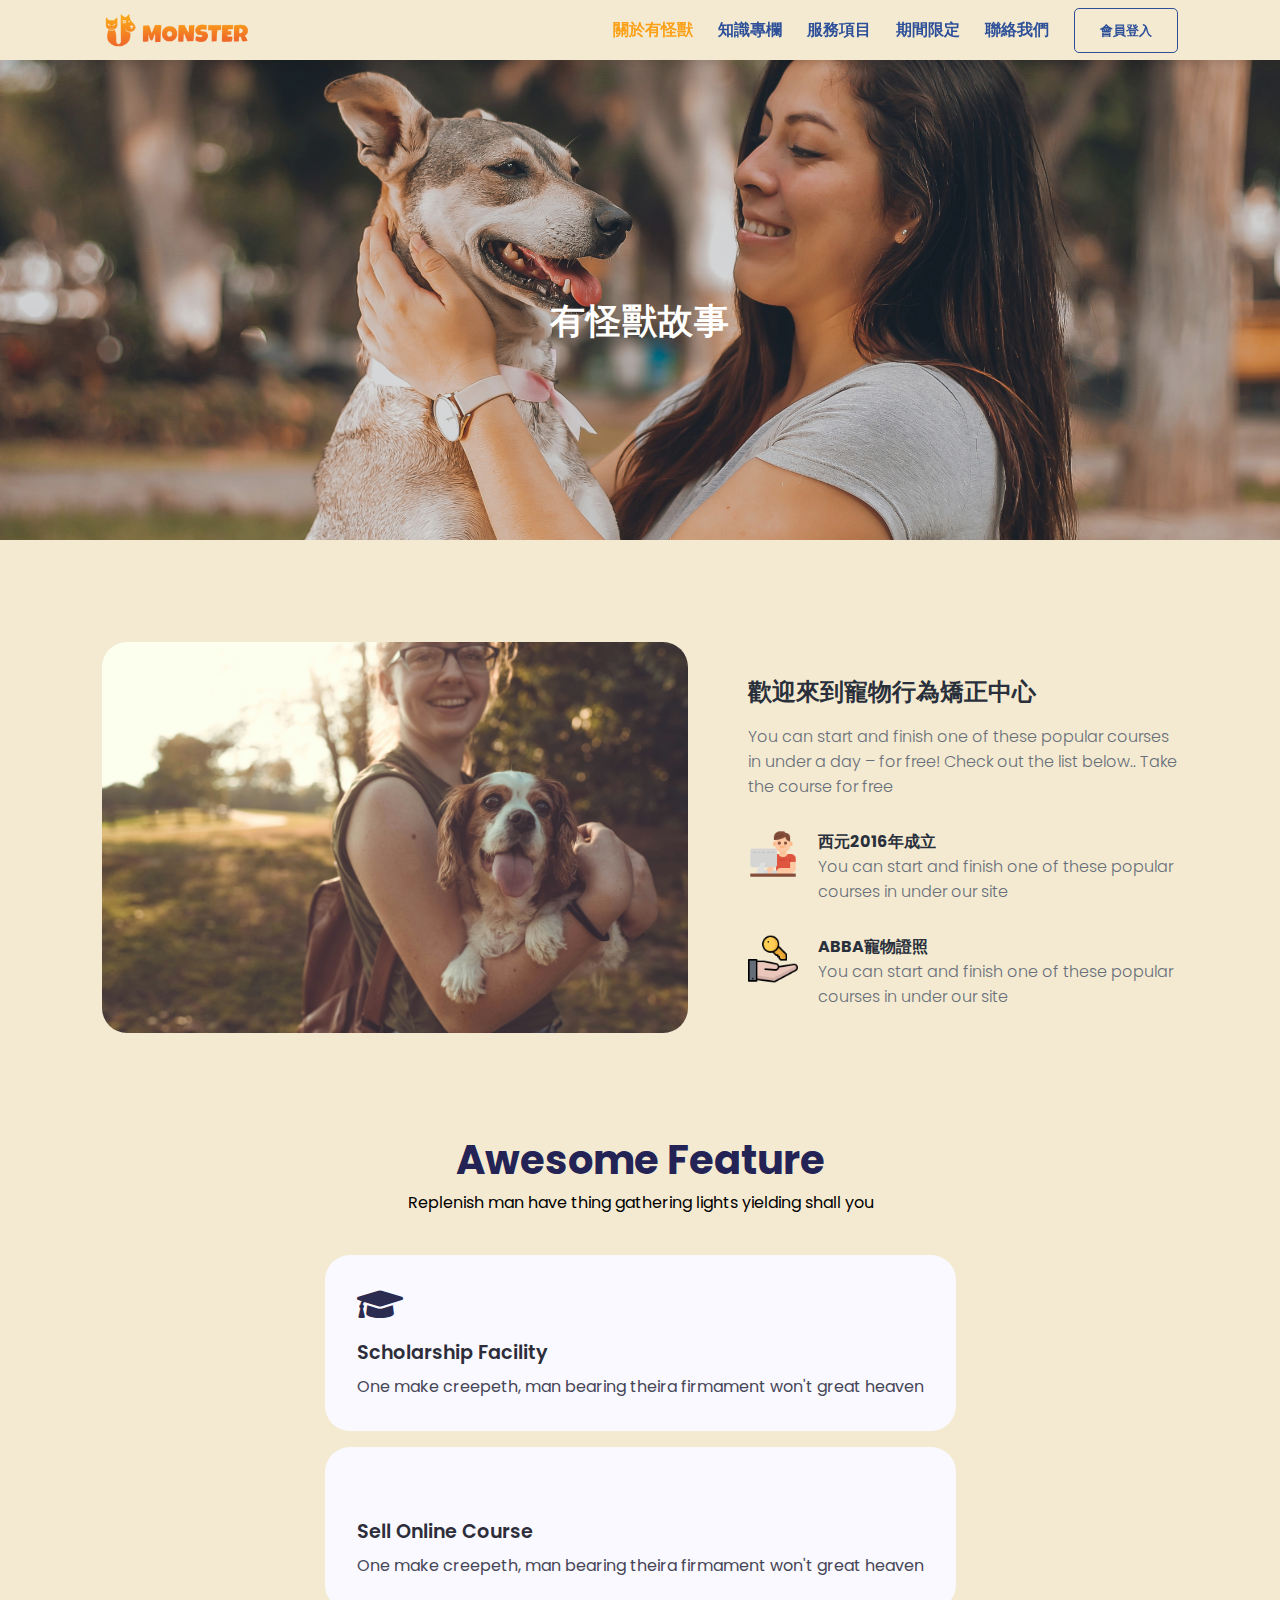
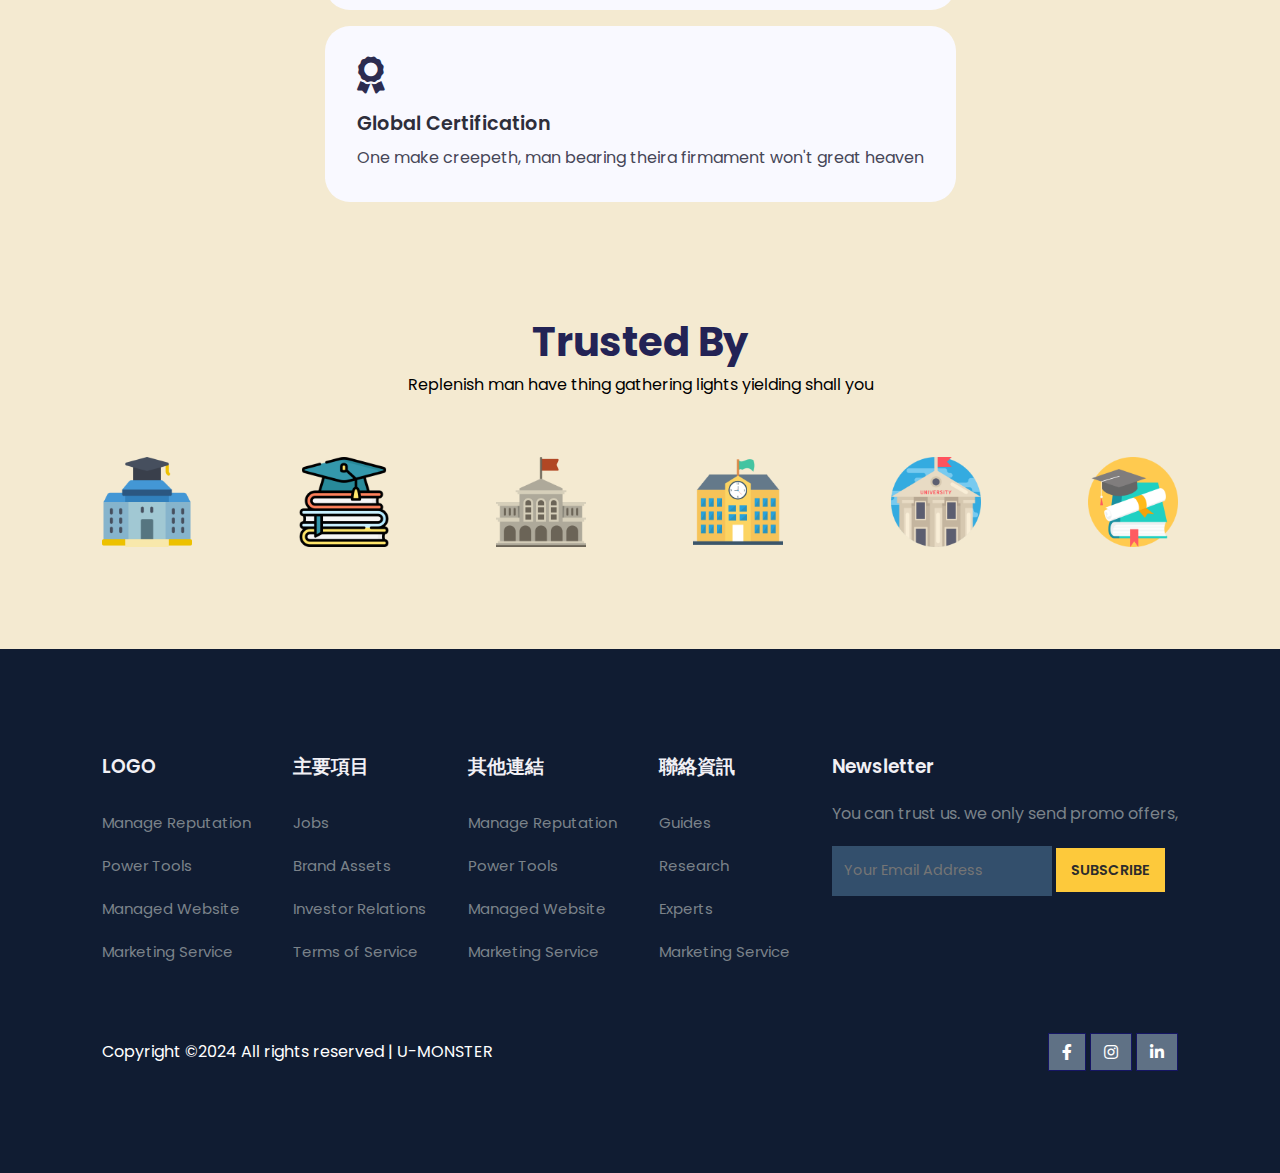
==== commit d9166d34: "version1" ====
--- a/about.html
+++ b/about.html
@@ -1,6 +1,7 @@
 <!DOCTYPE html>
 <html lang="en">
-  <head>
+
+<head>
     <meta charset="UTF-8" />
     <meta http-equiv="X-UA-Compatible" content="IE=edge" />
     <meta name="viewport" content="width=device-width, initial-scale=1.0" />
@@ -9,146 +10,147 @@
 
     <link rel="stylesheet" href="style.css" />
     <script src="https://code.jquery.com/jquery-3.6.0.min.js" integrity="sha256-/xUj+3OJU5yExlq6GSYGSHk7tPXikynS7ogEvDej/m4=" crossorigin="anonymous"></script>
-  </head>
+</head>
 
-  <body>
+<body>
     <nav>
-      <img onclick="window.location.href='index.html'" src="images/logo_d.png" alt="" />
-      <div class="navigation">
-        <ul>
-          <i id="menu-close" class="fas fa-times"></i>
-          <li><a href="#" class="active">關於有怪獸</a></li>
-          <li><a href="blog.html">知識專欄</a></li>
-          <li><a href="course.html">服務項目</a></li>
-          <li><a href="#">期間限定</a></li>
-          <li><a href="contact.html">聯絡我們</a></li>
-          <li><a class="blue" href="join.html">會員登入</a></li>
-        </ul>
-        <img id="menu-btn" src="images/menu.png" alt="" />
-      </div>
+        <img onclick="window.location.href='index.html'" src="images/logo_d.png" alt="" />
+        <div class="navigation">
+            <ul>
+                <i id="menu-close" class="fas fa-times"></i>
+                <li><a href="#" class="active">關於有怪獸</a></li>
+                <li><a href="blog.html">知識專欄</a></li>
+                <li><a href="course.html">服務項目</a></li>
+                <li><a href="#">期間限定</a></li>
+                <li><a href="contact.html">聯絡我們</a></li>
+                <li><a class="blue" href="join.html">會員登入</a></li>
+            </ul>
+            <img id="menu-btn" src="images/menu.png" alt="" />
+        </div>
     </nav>
 
     <section id="about-home">
-      <h2>有怪獸故事</h2>
+        <h2>有怪獸故事</h2>
     </section>
 
     <section id="about-container">
-      <div class="about-img">
-        <img src="images/a.png" alt="" />
-      </div>
+        <div class="about-img">
+            <img src="images/a_2.jpg" alt="" />
+        </div>
 
-      <div class="about-text">
-        <h2>歡迎來到寵物行為矯正中心</h2>
-        <p>You can start and finish one of these popular courses in under a day – for free! Check out the list below.. Take the course for free</p>
+        <div class="about-text">
+            <h2>歡迎來到寵物行為矯正中心</h2>
+            <p>You can start and finish one of these popular courses in under a day – for free! Check out the list below.. Take the course for free</p>
 
-        <div class="about-fe">
-          <img src="images/fe1.png" alt="" />
-          <div class="fe-text">
-            <h5>400+ Courses</h5>
-            <p>You can start and finish one of these popular courses in under our site</p>
-          </div>
+            <div class="about-fe">
+                <img src="images/fe1.png" alt="" />
+                <div class="fe-text">
+                    <h5>西元2016年成立</h5>
+                    <p>You can start and finish one of these popular courses in under our site</p>
+                </div>
+            </div>
+            <div class="about-fe">
+                <img src="images/fe2.png" alt="" />
+                <div class="fe-text">
+                    <h5>ABBA寵物證照</h5>
+                    <p>You can start and finish one of these popular courses in under our site</p>
+                </div>
+            </div>
         </div>
-        <div class="about-fe">
-          <img src="images/fe2.png" alt="" />
-          <div class="fe-text">
-            <h5>Lifetime Access</h5>
-            <p>You can start and finish one of these popular courses in under our site</p>
-          </div>
-        </div>
-      </div>
     </section>
 
     <section id="features">
-      <h1>Awesome Feature</h1>
-      <p>Replenish man have thing gathering lights yielding shall you</p>
-      <div class="fea-base">
-        <div class="fea-box">
-          <i class="fas fa-graduation-cap"></i>
-          <h3>Scholarship Facility</h3>
-          <p>One make creepeth, man bearing theira firmament won't great heaven</p>
+        <h1>Awesome Feature</h1>
+        <p>Replenish man have thing gathering lights yielding shall you</p>
+        <div class="fea-base">
+            <div class="fea-box">
+                <i class="fas fa-graduation-cap"></i>
+                <h3>Scholarship Facility</h3>
+                <p>One make creepeth, man bearing theira firmament won't great heaven</p>
+            </div>
+
+            <div class="fea-box">
+                <i class="fas fa-file-certificate"></i>
+                <h3>Sell Online Course</h3>
+                <p>One make creepeth, man bearing theira firmament won't great heaven</p>
+            </div>
+
+            <div class="fea-box">
+                <i class="fas fa-award"></i>
+                <h3>Global Certification</h3>
+                <p>One make creepeth, man bearing theira firmament won't great heaven</p>
+            </div>
         </div>
-
-        <div class="fea-box">
-          <i class="fas fa-file-certificate"></i>
-          <h3>Sell Online Course</h3>
-          <p>One make creepeth, man bearing theira firmament won't great heaven</p>
-        </div>
-
-        <div class="fea-box">
-          <i class="fas fa-award"></i>
-          <h3>Global Certification</h3>
-          <p>One make creepeth, man bearing theira firmament won't great heaven</p>
-        </div>
-      </div>
     </section>
 
     <section id="trust">
-      <h1>Trusted By</h1>
-      <p>Replenish man have thing gathering lights yielding shall you</p>
-      <div class="trust-images">
-        <img src="images/trust (1).png" alt="" />
-        <img src="images/trust (2).png" alt="" />
-        <img src="images/trust (3).png" alt="" />
-        <img src="images/trust (4).png" alt="" />
-        <img src="images/trust (5).png" alt="" />
-        <img src="images/trust (6).png" alt="" />
-      </div>
+        <h1>Trusted By</h1>
+        <p>Replenish man have thing gathering lights yielding shall you</p>
+        <div class="trust-images">
+            <img src="images/trust (1).png" alt="" />
+            <img src="images/trust (2).png" alt="" />
+            <img src="images/trust (3).png" alt="" />
+            <img src="images/trust (4).png" alt="" />
+            <img src="images/trust (5).png" alt="" />
+            <img src="images/trust (6).png" alt="" />
+        </div>
     </section>
 
     <footer>
-      <div class="footer-col">
-        <h3>LOGO</h3>
-        <li>Manage Reputation</li>
-        <li>Power Tools</li>
-        <li>Managed Website</li>
-        <li>Marketing Service</li>
-      </div>
-      <div class="footer-col">
-        <h3>主要項目</h3>
-        <li>Jobs</li>
-        <li>Brand Assets</li>
-        <li>Investor Relations</li>
-        <li>Terms of Service</li>
-      </div>
-      <div class="footer-col">
-        <h3>其他連結</h3>
-        <li>Manage Reputation</li>
-        <li>Power Tools</li>
-        <li>Managed Website</li>
-        <li>Marketing Service</li>
-      </div>
-      <div class="footer-col">
-        <h3>聯絡資訊</h3>
-        <li>Guides</li>
-        <li>Research</li>
-        <li>Experts</li>
-        <li>Marketing Service</li>
-      </div>
-      <div class="footer-col">
-        <h3>Newsletter</h3>
-        <p>You can trust us. we only send promo offers,</p>
-        <div class="subscribe">
-          <input type="text" name="" placeholder="Your Email Address" id="" />
-          <a class="yellow" href="#">SUBSCRIBE</a>
+        <div class="footer-col">
+            <h3>LOGO</h3>
+            <li>Manage Reputation</li>
+            <li>Power Tools</li>
+            <li>Managed Website</li>
+            <li>Marketing Service</li>
         </div>
-      </div>
-      <div class="copyright">
-        <p>Copyright ©2024 All rights reserved | U-MONSTER</p>
-        <div class="pro-link">
-          <i class="fab fa-facebook-f"></i>
-          <i class="fab fa-instagram"></i>
-          <i class="fab fa-linkedin-in"></i>
+        <div class="footer-col">
+            <h3>主要項目</h3>
+            <li>Jobs</li>
+            <li>Brand Assets</li>
+            <li>Investor Relations</li>
+            <li>Terms of Service</li>
         </div>
-      </div>
+        <div class="footer-col">
+            <h3>其他連結</h3>
+            <li>Manage Reputation</li>
+            <li>Power Tools</li>
+            <li>Managed Website</li>
+            <li>Marketing Service</li>
+        </div>
+        <div class="footer-col">
+            <h3>聯絡資訊</h3>
+            <li>Guides</li>
+            <li>Research</li>
+            <li>Experts</li>
+            <li>Marketing Service</li>
+        </div>
+        <div class="footer-col">
+            <h3>Newsletter</h3>
+            <p>You can trust us. we only send promo offers,</p>
+            <div class="subscribe">
+                <input type="text" name="" placeholder="Your Email Address" id="" />
+                <a class="yellow" href="#">SUBSCRIBE</a>
+            </div>
+        </div>
+        <div class="copyright">
+            <p>Copyright ©2024 All rights reserved | U-MONSTER</p>
+            <div class="pro-link">
+                <i class="fab fa-facebook-f"></i>
+                <i class="fab fa-instagram"></i>
+                <i class="fab fa-linkedin-in"></i>
+            </div>
+        </div>
     </footer>
 
     <script>
-      $('#menu-btn').click(function () {
-        $('nav .navigation ul').addClass('active');
-      });
-      $('#menu-close').click(function () {
-        $('nav .navigation ul').removeClass('active');
-      });
+        $('#menu-btn').click(function() {
+            $('nav .navigation ul').addClass('active');
+        });
+        $('#menu-close').click(function() {
+            $('nav .navigation ul').removeClass('active');
+        });
     </script>
-  </body>
-</html>
+</body>
+
+</html>--- a/style.css
+++ b/style.css
@@ -182,21 +182,23 @@
 }
 
 #features {
-  padding: 5vw 8vw 0 8vw;
+  padding: 5vw 14vw 0 14vw;
   text-align: center;
 }
 
 #features .fea-base {
-  display: grid;
-  grid-template-columns: repeat(auto-fit, minmax(320px, 1fr));
-  grid-gap: 1rem;
-  margin-top: 50px;
+  display: flex; /* 將 display 改為 flex */
+  flex-direction: column; /* 將排列方式改為 column */
+  align-items: center; /* 置中 */
+  margin-top: 2rem; /* 清除頂部間距 */
 }
 
 #features .fea-box {
   background: #f9f9ff;
   padding: 2rem;
   text-align: start;
+  border-radius:25px;
+  margin: 0.5rem;
 }
 
 #features .fea-box i {
@@ -539,6 +541,7 @@
 
 #about-container .about-img img {
   width: 100%;
+  border-radius:25px;
 }
 
 #about-container .about-text {
@@ -1260,3 +1263,212 @@
 .search-box button[type='submit']:hover {
   background-color: #0056b3;
 }
+
+
+
+
+
+
+
+
+/*123*/
+
+.group {
+  display: flex;
+    align-items: center;
+    justify-content: center;
+    flex-direction: column;
+    height: 100vh;
+}
+
+#form {
+  background-color: #fff;
+  border-radius: 30px;
+  box-shadow: 0 5px 15px rgba(0, 0, 0, 0.35);
+  position: relative;
+  overflow: hidden;
+  width: 768px;
+  max-width: 100%;
+  min-height: 480px;
+}
+
+#form p{
+  font-size: 14px;
+  line-height: 20px;
+  letter-spacing: 0.3px;
+  margin: 20px 0;
+}
+
+#form span{
+  font-size: 12px;
+}
+
+#form a{
+  color: #333;
+  font-size: 13px;
+  text-decoration: none;
+  margin: 15px 0 10px;
+}
+
+#form button{
+  background-color: #512da8;
+  color: #fff;
+  font-size: 12px;
+  padding: 10px 45px;
+  border: 1px solid transparent;
+  border-radius: 8px;
+  font-weight: 600;
+  letter-spacing: 0.5px;
+  text-transform: uppercase;
+  margin-top: 10px;
+  cursor: pointer;
+}
+
+#form button.hidden{
+  background-color: transparent;
+  border-color: #fff;
+}
+
+#form form{
+  background-color: #fff;
+  display: flex;
+  align-items: center;
+  justify-content: center;
+  flex-direction: column;
+  padding: 0 40px;
+  height: 100%;
+}
+
+#form input{
+  background-color: #eee;
+  border: none;
+  margin: 8px 0;
+  padding: 10px 15px;
+  font-size: 13px;
+  border-radius: 8px;
+  width: 100%;
+  outline: none;
+}
+
+.form-container{
+  position: absolute;
+  top: 0;
+  height: 100%;
+  transition: all 0.6s ease-in-out;
+}
+
+.sign-in{
+  left: 0;
+  width: 50%;
+  z-index: 2;
+}
+
+.container.active .sign-in{
+  transform: translateX(100%);
+}
+
+.sign-up{
+  left: 0;
+  width: 50%;
+  opacity: 0;
+  z-index: 1;
+}
+
+.container.active .sign-up{
+  transform: translateX(100%);
+  opacity: 1;
+  z-index: 5;
+  animation: move 0.6s;
+}
+
+@keyframes move{
+  0%, 49.99%{
+      opacity: 0;
+      z-index: 1;
+  }
+  50%, 100%{
+      opacity: 1;
+      z-index: 5;
+  }
+}
+
+.social-icons{
+  margin: 20px 0;
+}
+
+.social-icons a{
+  border: 1px solid #ccc;
+  border-radius: 20%;
+  display: inline-flex;
+  justify-content: center;
+  align-items: center;
+  margin: 0 3px;
+  width: 40px;
+  height: 40px;
+}
+
+.toggle-container{
+  position: absolute;
+  top: 0;
+  left: 50%;
+  width: 50%;
+  height: 100%;
+  overflow: hidden;
+  transition: all 0.6s ease-in-out;
+  border-radius: 150px 0 0 100px;
+  z-index: 1000;
+}
+
+.container.active .toggle-container{
+  transform: translateX(-100%);
+  border-radius: 0 150px 100px 0;
+}
+
+.toggle{
+  background-color: #512da8;
+  height: 100%;
+  background: linear-gradient(to right, #5c6bc0, #512da8);
+  color: #fff;
+  position: relative;
+  left: -100%;
+  height: 100%;
+  width: 200%;
+  transform: translateX(0);
+  transition: all 0.6s ease-in-out;
+}
+
+.container.active .toggle{
+  transform: translateX(50%);
+}
+
+.toggle-panel{
+  position: absolute;
+  width: 50%;
+  height: 100%;
+  display: flex;
+  align-items: center;
+  justify-content: center;
+  flex-direction: column;
+  padding: 0 30px;
+  text-align: center;
+  top: 0;
+  transform: translateX(0);
+  transition: all 0.6s ease-in-out;
+}
+
+.toggle-left{
+  transform: translateX(-200%);
+}
+
+.container.active .toggle-left{
+  transform: translateX(0);
+}
+
+.toggle-right{
+  right: 0;
+  transform: translateX(0);
+}
+
+.container.active .toggle-right{
+  transform: translateX(200%);
+}
